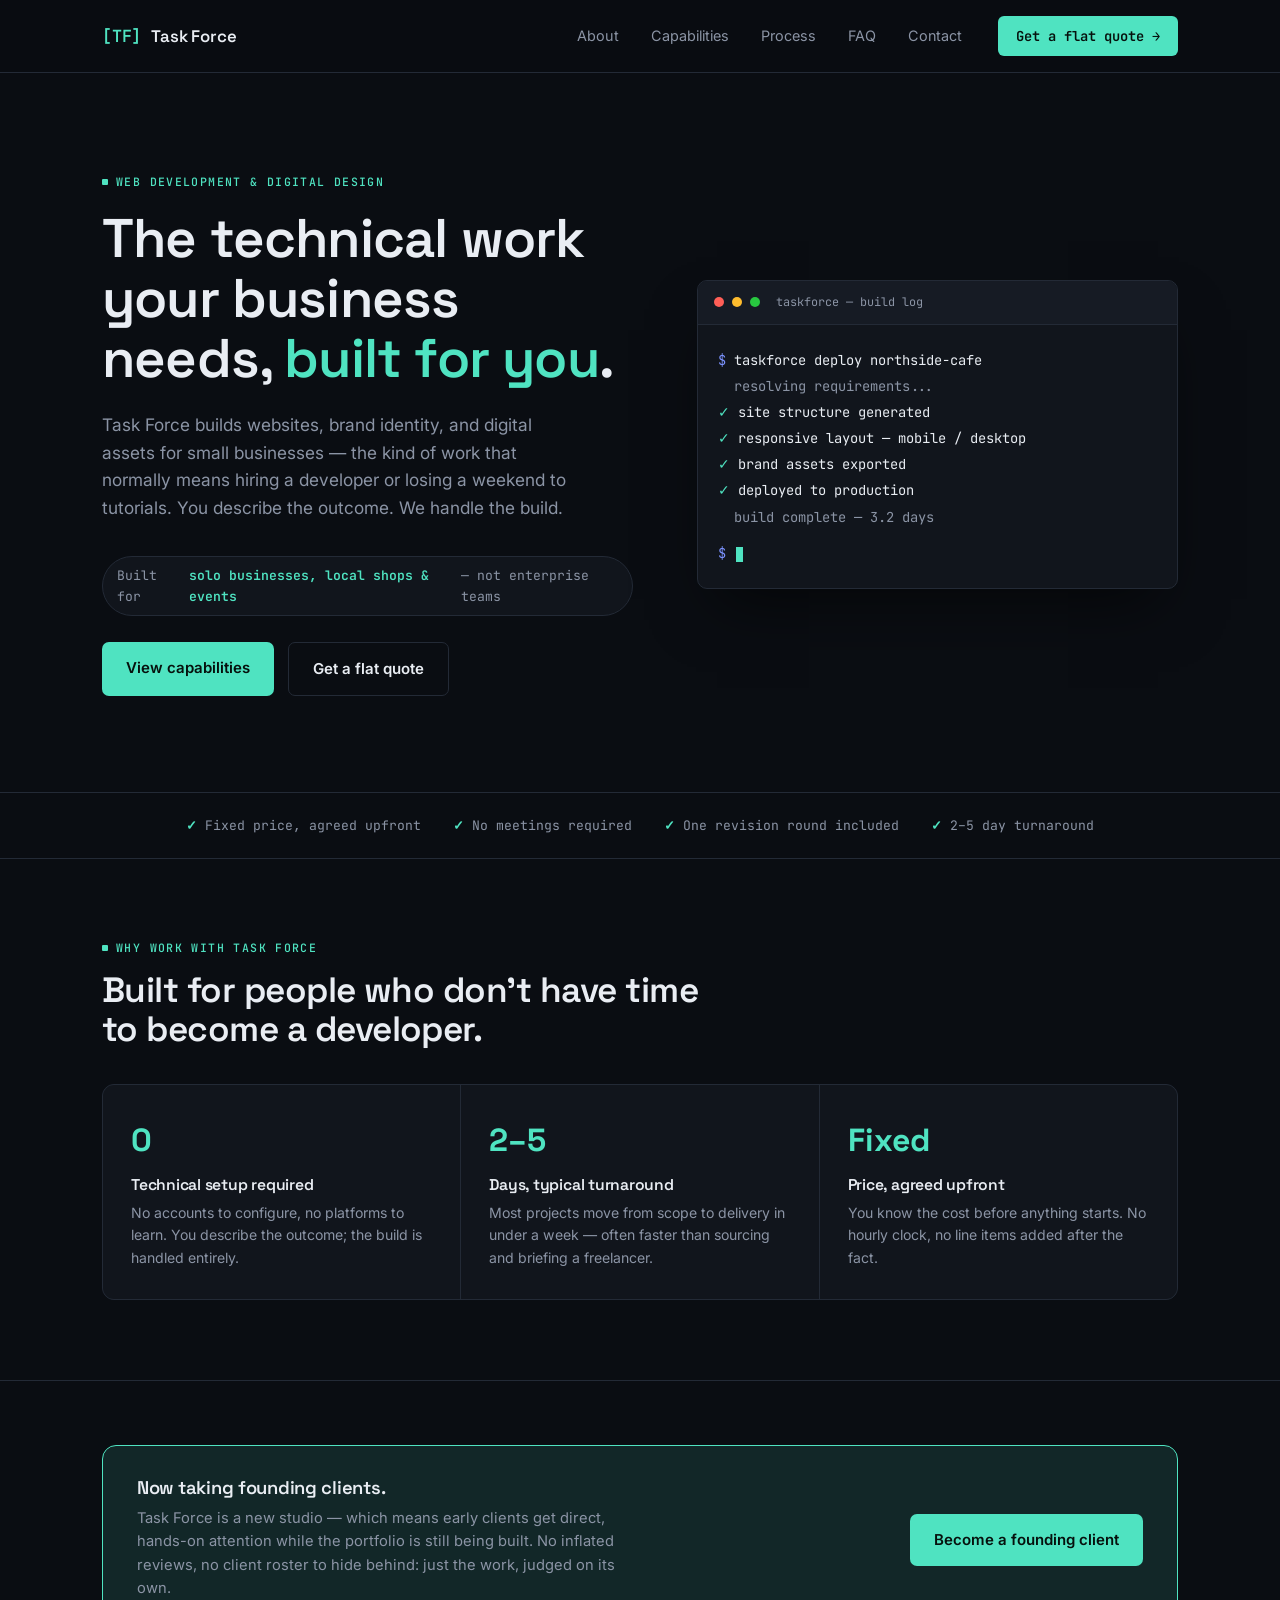
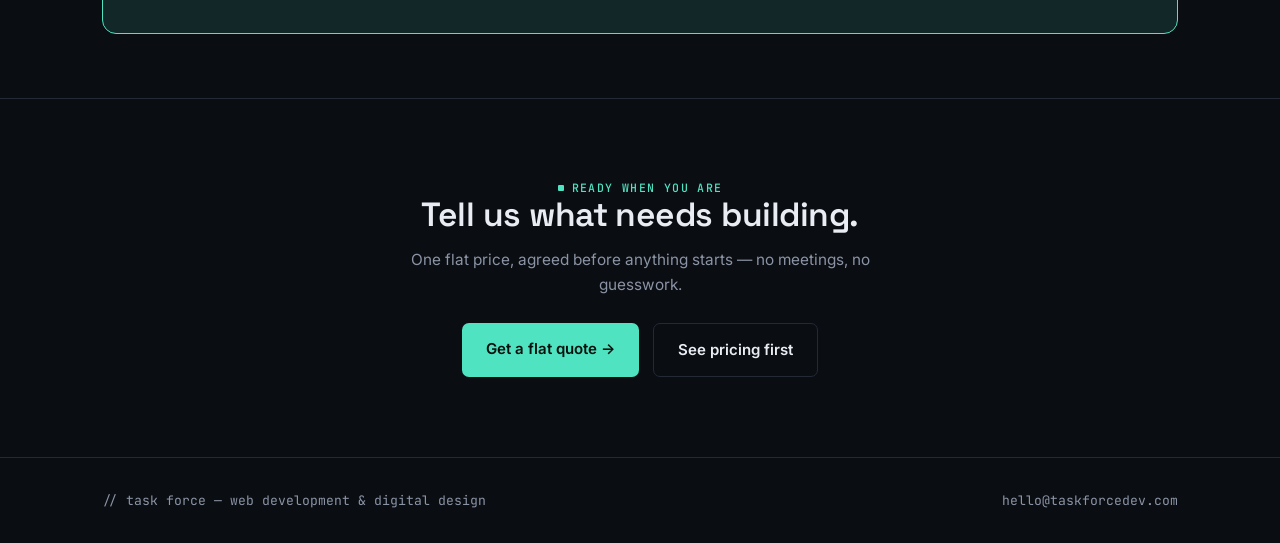
==== index.html @ d02bd52b "Add files via upload" ====
<!DOCTYPE html>
<html lang="en">
<head>
<meta charset="UTF-8">
<meta name="viewport" content="width=device-width, initial-scale=1.0">
<title>Task Force — Web Development & Digital Design</title>
<link rel="preconnect" href="https://fonts.googleapis.com">
<link href="https://fonts.googleapis.com/css2?family=Space+Grotesk:wght@500;600;700&family=Inter:wght@400;500;600;700&family=JetBrains+Mono:wght@400;500;600;700&display=swap" rel="stylesheet">
<link rel="stylesheet" href="style.css">
</head>
<body>

<header>
  <nav class="wrap">
    <a href="index.html" class="brand"><span class="brand-mark">[TF]</span> Task Force</a>
    <div class="nav-links-desktop">
      <ul>
        <li><a href="about.html" class="nav-link" data-page="about">About</a></li>
        <li><a href="capabilities.html" class="nav-link" data-page="capabilities">Capabilities</a></li>
        <li><a href="process.html" class="nav-link" data-page="process">Process</a></li>
        <li><a href="faq.html" class="nav-link" data-page="faq">FAQ</a></li>
        <li><a href="contact.html" class="nav-link" data-page="contact">Contact</a></li>
      </ul>
      <a href="contact.html" class="nav-cta">Get a flat quote →</a>
    </div>
    <button class="nav-toggle" id="navToggle" aria-label="Toggle menu" aria-expanded="false">
      <span></span><span></span><span></span>
    </button>
  </nav>
  <div class="mobile-menu" id="mobileMenu">
    <a href="about.html" class="nav-link" data-page="about">About</a>
    <a href="capabilities.html" class="nav-link" data-page="capabilities">Capabilities</a>
    <a href="process.html" class="nav-link" data-page="process">Process</a>
    <a href="faq.html" class="nav-link" data-page="faq">FAQ</a>
    <a href="contact.html" class="nav-link" data-page="contact">Contact</a>
    <a href="contact.html" class="nav-cta">Get a flat quote →</a>
  </div>
</header>

<section class="hero" id="top">
  <div class="wrap hero-grid">
    <div>
      <span class="eyebrow">Web development & digital design</span>
      <h1>The technical work your business needs, <em>built for you</em>.</h1>
      <p class="lead">Task Force builds websites, brand identity, and digital assets for small businesses — the kind of work that normally means hiring a developer or losing a weekend to tutorials. You describe the outcome. We handle the build.</p>
      <span class="who-line">Built for <b>solo businesses, local shops & events</b> — not enterprise teams</span>
      <div class="hero-ctas">
        <a href="capabilities.html" class="btn-primary">View capabilities</a>
        <a href="contact.html" class="btn-secondary">Get a flat quote</a>
      </div>
    </div>
    <div class="terminal">
      <div class="terminal-bar">
        <span class="dot red"></span><span class="dot yellow"></span><span class="dot green"></span>
        <span class="terminal-title">taskforce — build log</span>
      </div>
      <div class="terminal-body">
        <div><span class="t-prompt">$</span> <span class="t-cmd">taskforce deploy northside-cafe</span></div>
        <div class="t-muted">&nbsp;&nbsp;resolving requirements...</div>
        <div><span class="t-ok">✓</span> site structure generated</div>
        <div><span class="t-ok">✓</span> responsive layout — mobile / desktop</div>
        <div><span class="t-ok">✓</span> brand assets exported</div>
        <div><span class="t-ok">✓</span> deployed to production</div>
        <div class="t-muted">&nbsp;&nbsp;build complete — 3.2 days</div>
        <div style="margin-top:10px;"><span class="t-prompt">$</span> <span class="cursor"></span></div>
      </div>
    </div>
  </div>
</section>

<div class="trust-bar">
  <div class="wrap">
    <span class="trust-item">Fixed price, agreed upfront</span>
    <span class="trust-item">No meetings required</span>
    <span class="trust-item">One revision round included</span>
    <span class="trust-item">2–5 day turnaround</span>
  </div>
</div>

<section class="value">
  <div class="wrap">
    <span class="eyebrow">Why work with Task Force</span>
    <h2 style="font-size:clamp(1.7rem,3vw,2.2rem); margin:14px 0 36px; max-width:600px;">Built for people who don't have time to become a developer.</h2>
    <div class="value-grid">
      <div class="value-item">
        <span class="num">0</span>
        <h3>Technical setup required</h3>
        <p>No accounts to configure, no platforms to learn. You describe the outcome; the build is handled entirely.</p>
      </div>
      <div class="value-item">
        <span class="num">2–5</span>
        <h3>Days, typical turnaround</h3>
        <p>Most projects move from scope to delivery in under a week — often faster than sourcing and briefing a freelancer.</p>
      </div>
      <div class="value-item">
        <span class="num">Fixed</span>
        <h3>Price, agreed upfront</h3>
        <p>You know the cost before anything starts. No hourly clock, no line items added after the fact.</p>
      </div>
    </div>
  </div>
</section>

<section class="founding">
  <div class="wrap">
    <div class="founding-box">
      <div>
        <h3>Now taking founding clients.</h3>
        <p>Task Force is a new studio — which means early clients get direct, hands-on attention while the portfolio is still being built. No inflated reviews, no client roster to hide behind: just the work, judged on its own.</p>
      </div>
      <a href="contact.html" class="btn-primary">Become a founding client</a>
    </div>
  </div>
</section>

<section class="cta-banner">
  <div class="wrap">
    <span class="eyebrow" style="justify-content:center;">Ready when you are</span>
    <h2>Tell us what needs building.</h2>
    <p>One flat price, agreed before anything starts — no meetings, no guesswork.</p>
    <div class="hero-ctas">
      <a href="contact.html" class="btn-primary">Get a flat quote →</a>
      <a href="capabilities.html" class="btn-secondary">See pricing first</a>
    </div>
  </div>
</section>

<footer>
  <div class="wrap">
    <p>// task force — web development & digital design</p>
    <p>hello@taskforcedev.com</p>
  </div>
</footer>


<script src="script.js"></script>
</body>
</html>
---- style.css ----
:root{
    --bg: #0A0D12;
    --surface: #11151C;
    --surface-2: #161B24;
    --border: #232A36;
    --text: #E9EDF3;
    --muted: #8B94A5;
    --accent: #4FE3C1;
    --accent-dim: rgba(79,227,193,0.12);
    --accent2: #7C93FF;
  }

  *{ margin:0; padding:0; box-sizing:border-box; }
  html{ scroll-behavior:smooth; }

  body{
    background:var(--bg);
    color:var(--text);
    font-family:'Inter', sans-serif;
    line-height:1.6;
    -webkit-font-smoothing:antialiased;
  }

  h1,h2,h3{
    font-family:'Space Grotesk', sans-serif;
    line-height:1.1;
    letter-spacing:-0.015em;
    font-weight:600;
  }

  a{ color:inherit; }

  .mono{ font-family:'JetBrains Mono', monospace; }

  .eyebrow{
    font-family:'JetBrains Mono', monospace;
    font-size:0.72rem;
    font-weight:500;
    letter-spacing:0.12em;
    text-transform:uppercase;
    color:var(--accent);
    display:flex;
    align-items:center;
    gap:8px;
  }
  .eyebrow::before{
    content:"";
    width:6px; height:6px;
    background:var(--accent);
    border-radius:1px;
    display:inline-block;
  }

  .wrap{ max-width:1140px; margin:0 auto; padding:0 32px; }

  /* ---------- NAV ---------- */
  header{
    position:sticky; top:0; z-index:50;
    background:rgba(10,13,18,0.88);
    backdrop-filter:blur(10px);
    border-bottom:1px solid var(--border);
  }
  nav.wrap{
    display:flex; align-items:center; justify-content:space-between;
    height:72px;
  }
  .brand{
    display:flex; align-items:center; gap:10px;
    font-family:'Space Grotesk', sans-serif;
    font-weight:600;
    font-size:1.05rem;
    text-decoration:none;
    letter-spacing:-0.01em;
  }
  .brand-mark{
    font-family:'JetBrains Mono', monospace;
    color:var(--accent);
    font-weight:600;
  }
  .nav-links-desktop{ display:flex; align-items:center; gap:36px; }
  nav ul{ list-style:none; display:flex; gap:32px; font-size:0.9rem; }
  nav ul a{ text-decoration:none; color:var(--muted); transition:color .15s; }
  nav ul a:hover{ color:var(--text); }
  .nav-link-active{ color:var(--accent) !important; }
  .mobile-menu a.nav-link-active{ color:var(--accent); }
  .nav-cta{
    background:var(--accent);
    color:#06110D !important;
    padding:9px 18px;
    border-radius:6px;
    font-weight:600;
    font-size:0.86rem;
    text-decoration:none;
    white-space:nowrap;
    font-family:'JetBrains Mono', monospace;
  }
  .nav-toggle{
    display:none;
    background:none; border:1px solid var(--border);
    border-radius:6px;
    width:40px; height:40px;
    align-items:center; justify-content:center;
    cursor:pointer;
    flex-direction:column;
    gap:4px;
  }
  .nav-toggle span{
    display:block; width:18px; height:2px;
    background:var(--text);
    transition:transform .2s, opacity .2s;
  }
  .nav-toggle.open span:nth-child(1){ transform:translateY(6px) rotate(45deg); }
  .nav-toggle.open span:nth-child(2){ opacity:0; }
  .nav-toggle.open span:nth-child(3){ transform:translateY(-6px) rotate(-45deg); }

  .mobile-menu{
    display:none;
    flex-direction:column;
    border-bottom:1px solid var(--border);
    background:var(--surface);
  }
  .mobile-menu.open{ display:flex; }
  .mobile-menu a{
    padding:16px 32px;
    text-decoration:none;
    color:var(--text);
    font-size:0.96rem;
    border-top:1px solid var(--border);
  }
  .mobile-menu a.nav-cta{
    color:#06110D !important;
    font-family:'JetBrains Mono', monospace;
    font-weight:600;
    background:var(--accent);
    margin:14px 32px;
    border-radius:6px;
    border-top:none;
    text-align:center;
  }

  @media (max-width:820px){
    .nav-links-desktop{ display:none; }
    .nav-toggle{ display:flex; }
  }

  /* ---------- HERO ---------- */
  .hero{ padding:100px 0 96px; border-bottom:1px solid var(--border); }
  .hero-grid{
    display:grid;
    grid-template-columns:1.05fr 0.95fr;
    gap:64px;
    align-items:center;
  }
  @media (max-width:900px){ .hero-grid{ grid-template-columns:1fr; } }

  .hero h1{
    font-size:clamp(2.3rem, 4.4vw, 3.4rem);
    margin:18px 0 22px;
    color:var(--text);
  }
  .hero h1 em{ font-style:normal; color:var(--accent); }
  .hero p.lead{
    font-size:1.08rem;
    color:var(--muted);
    max-width:480px;
    margin-bottom:34px;
  }
  .hero-ctas{ display:flex; gap:14px; flex-wrap:wrap; }
  .btn-primary{
    background:var(--accent);
    color:#06110D;
    text-decoration:none;
    padding:14px 24px;
    border-radius:7px;
    font-weight:600;
    font-size:0.94rem;
    display:inline-block;
    transition:opacity .15s;
  }
  .btn-primary:hover{ opacity:0.88; }
  .btn-secondary{
    background:transparent;
    color:var(--text);
    text-decoration:none;
    padding:14px 24px;
    border-radius:7px;
    border:1px solid var(--border);
    font-weight:600;
    font-size:0.94rem;
    display:inline-block;
    transition:border-color .15s;
  }
  .btn-secondary:hover{ border-color:var(--accent); }

  /* Terminal signature element */
  .terminal{
    background:var(--surface);
    border:1px solid var(--border);
    border-radius:10px;
    overflow:hidden;
    box-shadow:0 30px 60px -20px rgba(0,0,0,0.6);
  }
  .terminal-bar{
    display:flex; align-items:center; gap:8px;
    padding:12px 16px;
    border-bottom:1px solid var(--border);
    background:var(--surface-2);
  }
  .dot{ width:10px; height:10px; border-radius:50%; }
  .dot.red{ background:#FF5F57; }
  .dot.yellow{ background:#FEBC2E; }
  .dot.green{ background:#28C840; }
  .terminal-title{
    margin-left:8px;
    font-family:'JetBrains Mono', monospace;
    font-size:0.74rem;
    color:var(--muted);
  }
  .terminal-body{
    padding:22px 20px;
    font-family:'JetBrains Mono', monospace;
    font-size:0.86rem;
    line-height:1.9;
    min-height:230px;
  }
  .t-prompt{ color:var(--accent2); }
  .t-cmd{ color:var(--text); }
  .t-ok{ color:var(--accent); }
  .t-muted{ color:var(--muted); }
  .cursor{
    display:inline-block;
    width:7px; height:15px;
    background:var(--accent);
    margin-left:2px;
    animation:blink 1s steps(1) infinite;
    vertical-align:text-bottom;
  }
  @keyframes blink{ 50%{ opacity:0; } }

  /* ---------- PROCESS ---------- */
  .how{ padding:96px 0; border-bottom:1px solid var(--border); }
  .how-head{ max-width:580px; margin-bottom:52px; }
  .how-head h2{ font-size:clamp(1.7rem,3vw,2.2rem); margin-top:14px; }
  .steps{ display:grid; grid-template-columns:repeat(3,1fr); gap:1px; background:var(--border); border:1px solid var(--border); border-radius:12px; overflow:hidden; }
  @media (max-width:800px){ .steps{ grid-template-columns:1fr; } }
  .step{ padding:30px 26px; background:var(--surface); }
  .step-num{
    font-family:'JetBrains Mono', monospace;
    color:var(--accent);
    font-size:0.8rem;
    margin-bottom:16px;
    display:block;
  }
  .step h3{ font-size:1.08rem; margin-bottom:9px; font-weight:600; }
  .step p{ color:var(--muted); font-size:0.92rem; }

  /* ---------- CAPABILITIES ---------- */
  .services{ padding:96px 0; border-bottom:1px solid var(--border); }
  .services-head{
    display:flex; justify-content:space-between; align-items:flex-end;
    margin-bottom:44px; gap:24px; flex-wrap:wrap;
  }
  .services-head h2{ font-size:clamp(1.7rem,3vw,2.2rem); margin-top:14px; }
  .services-head p{ color:var(--muted); max-width:400px; font-size:0.94rem; }

  .service-grid{
    display:grid;
    grid-template-columns:repeat(3,1fr);
    gap:1px;
    background:var(--border);
    border:1px solid var(--border);
    border-radius:12px;
    overflow:hidden;
  }
  @media (max-width:900px){ .service-grid{ grid-template-columns:1fr; } }

  .tier-block{
    border:1px solid var(--border);
    border-radius:12px;
    padding:30px 28px;
    margin-bottom:20px;
    background:var(--surface);
  }
  .tier-heading{ font-size:1.2rem; margin:10px 0 6px; font-weight:600; }
  .tier-sub{ color:var(--muted); font-size:0.92rem; margin-bottom:22px; max-width:520px; }
  .tier-grid{
    display:grid;
    grid-template-columns:repeat(3,1fr);
    gap:1px;
    background:var(--border);
    border:1px solid var(--border);
    border-radius:10px;
    overflow:hidden;
  }
  @media (max-width:760px){ .tier-grid{ grid-template-columns:1fr; } }
  .tier{ background:var(--surface-2); padding:22px 20px; cursor:pointer; transition:background .15s, transform .15s; }
  .tier:hover{ background:#1B222E; transform:translateY(-2px); }
  .tier:focus-visible{ outline:2px solid var(--accent); outline-offset:-2px; }

  .view-hint{
    display:inline-block;
    font-family:'JetBrains Mono', monospace;
    font-size:0.76rem;
    color:var(--accent);
    font-weight:600;
  }
  .tier-name{
    display:block;
    font-family:'JetBrains Mono', monospace;
    font-size:0.78rem;
    color:var(--accent);
    text-transform:uppercase;
    letter-spacing:0.06em;
    margin-bottom:8px;
  }
  .tier-price{
    display:block;
    font-family:'Space Grotesk', sans-serif;
    font-weight:700;
    font-size:1.7rem;
    margin-bottom:14px;
  }
  .tier ul{ list-style:none; font-size:0.85rem; color:var(--text); }
  .tier ul li{
    padding-left:18px;
    position:relative;
    margin-bottom:7px;
    color:var(--muted);
  }
  .tier ul li::before{
    content:"→";
    position:absolute; left:0;
    color:var(--accent);
  }

  .card{
    background:var(--surface);
    padding:30px 28px;
    transition:background .15s, transform .15s;
    cursor:pointer;
  }
  .card:hover{ background:var(--surface-2); transform:translateY(-2px); }
  .card:focus-visible{ outline:2px solid var(--accent); outline-offset:-2px; }
  .card.featured{
    grid-column:span 2;
    display:grid;
    grid-template-columns:1fr auto;
    gap:24px;
    align-items:start;
  }
  @media (max-width:900px){ .card.featured{ grid-column:span 1; grid-template-columns:1fr; } }

  .card-path{
    font-family:'JetBrains Mono', monospace;
    font-size:0.74rem;
    color:var(--muted);
    margin-bottom:14px;
    display:block;
  }
  .card-path span{ color:var(--accent); }
  .card h3{ font-size:1.2rem; margin-bottom:10px; font-weight:600; }
  .card p{ color:var(--muted); font-size:0.92rem; margin-bottom:16px; }
  .card ul{ list-style:none; font-size:0.87rem; }
  .card ul li{
    padding-left:20px;
    position:relative;
    margin-bottom:7px;
    color:var(--text);
  }
  .card ul li::before{
    content:"→";
    position:absolute; left:0;
    color:var(--accent);
  }
  .card-price{
    font-family:'JetBrains Mono', monospace;
    font-size:0.78rem;
    color:var(--muted);
    padding-top:14px;
    margin-top:16px;
    border-top:1px solid var(--border);
  }
  .card-price b{ color:var(--text); font-size:1rem; }

  .example-line{
    font-size:0.84rem;
    color:var(--text);
    font-style:italic;
    background:var(--accent-dim);
    border-left:2px solid var(--accent);
    padding:10px 12px;
    border-radius:4px;
    margin-bottom:16px;
  }
  .example-tag{
    font-family:'JetBrains Mono', monospace;
    font-style:normal;
    font-weight:600;
    color:var(--accent);
    margin-right:4px;
    text-transform:uppercase;
    font-size:0.72rem;
  }
  .featured .card-price{
    border-top:none;
    margin-top:0;
    padding-top:0;
    text-align:right;
    white-space:nowrap;
  }
  .featured .card-price b{ font-size:1.4rem; display:block; }

  /* ---------- VALUE STRIP ---------- */
  .value{ padding:80px 0; border-bottom:1px solid var(--border); }
  .value-grid{
    display:grid;
    grid-template-columns:repeat(3,1fr);
    gap:1px;
    background:var(--border);
    border:1px solid var(--border);
    border-radius:12px;
    overflow:hidden;
  }
  @media (max-width:800px){ .value-grid{ grid-template-columns:1fr; } }
  .value-item{ background:var(--surface); padding:30px 28px; }
  .value-item .num{
    font-family:'Space Grotesk', sans-serif;
    font-weight:700;
    font-size:2rem;
    color:var(--accent);
    margin-bottom:10px;
    display:block;
  }
  .value-item h3{ font-size:0.98rem; margin-bottom:8px; font-weight:600; }
  .value-item p{ color:var(--muted); font-size:0.88rem; }

  /* ---------- ORDER ---------- */
  .order{ padding:96px 0; }
  .order-grid{ display:grid; grid-template-columns:0.85fr 1.15fr; gap:60px; }
  @media (max-width:900px){ .order-grid{ grid-template-columns:1fr; } }
  .order-info h2{ font-size:clamp(1.7rem,3vw,2.2rem); margin:14px 0 18px; }
  .order-info p{ color:var(--muted); margin-bottom:26px; max-width:420px; font-size:0.95rem; }
  .contact-line{
    display:flex; align-items:center; gap:12px;
    font-family:'JetBrains Mono', monospace;
    font-size:0.88rem;
    padding:14px 0;
    border-top:1px solid var(--border);
    color:var(--muted);
  }
  .contact-line:last-child{ border-bottom:1px solid var(--border); }
  .contact-line b{ color:var(--text); font-weight:500; }

  form{
    background:var(--surface);
    border:1px solid var(--border);
    border-radius:12px;
    padding:32px;
  }
  .form-row{ margin-bottom:18px; }
  .form-row label{
    display:block;
    font-family:'JetBrains Mono', monospace;
    font-size:0.76rem;
    color:var(--muted);
    margin-bottom:8px;
    text-transform:uppercase;
    letter-spacing:0.04em;
  }
  .form-row input, .form-row select, .form-row textarea{
    width:100%;
    padding:12px 14px;
    border:1px solid var(--border);
    border-radius:7px;
    font-family:'Inter', sans-serif;
    font-size:0.94rem;
    background:var(--bg);
    color:var(--text);
  }
  .form-row textarea{ resize:vertical; min-height:90px; }
  .form-row input:focus, .form-row select:focus, .form-row textarea:focus{
    outline:1.5px solid var(--accent);
    outline-offset:1px;
  }
  .submit-btn{
    width:100%;
    background:var(--accent);
    color:#06110D;
    border:none;
    padding:14px;
    border-radius:7px;
    font-weight:700;
    font-size:0.94rem;
    font-family:'JetBrains Mono', monospace;
    cursor:pointer;
    transition:opacity .15s;
  }
  .submit-btn:hover{ opacity:0.88; }
  .form-note{ font-size:0.78rem; color:var(--muted); margin-top:12px; text-align:center; }

  .confirm-box{
    background:var(--surface);
    border:1px solid var(--accent);
    border-radius:12px;
    padding:26px;
    margin-top:20px;
  }
  .confirm-title{
    font-family:'Space Grotesk', sans-serif;
    font-weight:600;
    color:var(--accent);
    font-size:1.05rem;
    margin-bottom:8px;
  }
  .confirm-sub{ color:var(--muted); font-size:0.86rem; margin-bottom:14px; }
  .confirm-textarea{
    width:100%;
    min-height:130px;
    background:var(--bg);
    border:1px solid var(--border);
    border-radius:7px;
    color:var(--text);
    font-family:'JetBrains Mono', monospace;
    font-size:0.8rem;
    padding:12px;
    margin-bottom:14px;
    resize:vertical;
  }
  .confirm-actions{ display:flex; gap:12px; flex-wrap:wrap; }
  .confirm-actions .btn-primary, .confirm-actions .btn-secondary{
    flex:1;
    min-width:160px;
    text-align:center;
    cursor:pointer;
    font-family:'Inter', sans-serif;
  }

  /* ---------- PRODUCT MODAL ---------- */
  .modal-overlay{
    position:fixed; inset:0;
    background:rgba(6,8,12,0.72);
    backdrop-filter:blur(3px);
    display:none;
    align-items:center; justify-content:center;
    z-index:100;
    padding:24px;
  }
  .modal-overlay.open{ display:flex; }
  .modal-box{
    background:var(--surface);
    border:1px solid var(--border);
    border-radius:14px;
    max-width:560px;
    width:100%;
    max-height:88vh;
    overflow-y:auto;
    box-shadow:0 40px 80px -20px rgba(0,0,0,0.7);
  }
  .modal-image-wrap{
    background:var(--bg);
    border-bottom:1px solid var(--border);
    border-radius:14px 14px 0 0;
    overflow:hidden;
    line-height:0;
  }
  .modal-image-wrap svg{ width:100%; height:auto; display:block; }
  .modal-body{ padding:28px 30px 30px; position:relative; }
  .modal-close{
    position:absolute;
    top:16px; right:16px;
    width:32px; height:32px;
    border-radius:50%;
    background:var(--surface-2);
    border:1px solid var(--border);
    color:var(--text);
    font-size:1rem;
    cursor:pointer;
    display:flex; align-items:center; justify-content:center;
    z-index:5;
  }
  .modal-image-wrap{ position:relative; }
  .modal-eyebrow{
    font-family:'JetBrains Mono', monospace;
    font-size:0.72rem;
    color:var(--accent);
    text-transform:uppercase;
    letter-spacing:0.1em;
    margin-bottom:8px;
    display:block;
  }
  .modal-title{ font-size:1.4rem; margin-bottom:6px; }
  .modal-price{
    font-family:'JetBrains Mono', monospace;
    color:var(--muted);
    font-size:0.9rem;
    margin-bottom:18px;
  }
  .modal-price b{ color:var(--accent); font-size:1.1rem; }
  .modal-desc{ color:var(--muted); font-size:0.95rem; margin-bottom:18px; }
  .modal-features{ list-style:none; margin-bottom:24px; }
  .modal-features li{
    padding-left:20px;
    position:relative;
    margin-bottom:8px;
    font-size:0.92rem;
    color:var(--text);
  }
  .modal-features li::before{ content:"→"; position:absolute; left:0; color:var(--accent); }
  .modal-order-btn{
    display:block;
    width:100%;
    text-align:center;
    background:var(--accent);
    color:#06110D;
    text-decoration:none;
    padding:14px;
    border-radius:8px;
    font-weight:700;
    font-family:'JetBrains Mono', monospace;
    font-size:0.94rem;
    border:none;
    cursor:pointer;
  }
  footer{ border-top:1px solid var(--border); padding:32px 0; }
  footer .wrap{ display:flex; justify-content:space-between; align-items:center; flex-wrap:wrap; gap:12px; }
  footer p{ font-size:0.82rem; color:var(--muted); font-family:'JetBrains Mono', monospace; }

  /* ---------- WHO-LINE (hero) ---------- */
  .who-line{
    display:inline-flex;
    align-items:center;
    gap:8px;
    font-family:'JetBrains Mono', monospace;
    font-size:0.82rem;
    color:var(--muted);
    background:var(--surface);
    border:1px solid var(--border);
    padding:8px 14px;
    border-radius:999px;
    margin-bottom:26px;
  }
  .who-line b{ color:var(--accent); font-weight:600; }

  /* ---------- TRUST BAR ---------- */
  .trust-bar{
    border-bottom:1px solid var(--border);
    padding:22px 0;
  }
  .trust-bar .wrap{
    display:flex;
    flex-wrap:wrap;
    gap:16px 32px;
    justify-content:center;
  }
  .trust-item{
    display:flex;
    align-items:center;
    gap:8px;
    font-family:'JetBrains Mono', monospace;
    font-size:0.82rem;
    color:var(--muted);
  }
  .trust-item::before{
    content:"✓";
    color:var(--accent);
    font-weight:700;
  }

  /* ---------- FOUNDING CLIENT BLOCK (honest substitute for testimonials) ---------- */
  .founding{
    padding:64px 0;
    border-bottom:1px solid var(--border);
  }
  .founding-box{
    border:1px solid var(--accent);
    background:var(--accent-dim);
    border-radius:14px;
    padding:32px 34px;
    display:flex;
    justify-content:space-between;
    align-items:center;
    gap:24px;
    flex-wrap:wrap;
  }
  .founding-box h3{ font-size:1.15rem; margin-bottom:8px; }
  .founding-box p{ color:var(--muted); font-size:0.92rem; max-width:480px; }
  .founding-box .btn-primary{ white-space:nowrap; }

  /* ---------- REUSABLE BOTTOM CTA BANNER ---------- */
  .cta-banner{
    padding:80px 0;
    text-align:center;
  }
  .cta-banner h2{ font-size:clamp(1.6rem,3vw,2.1rem); margin-bottom:14px; }
  .cta-banner p{ color:var(--muted); font-size:0.96rem; margin-bottom:26px; max-width:480px; margin-left:auto; margin-right:auto; }
  .cta-banner .hero-ctas{ justify-content:center; }

  @media (prefers-reduced-motion: reduce){
    *{ transition:none !important; scroll-behavior:auto !important; animation:none !important; }
  }
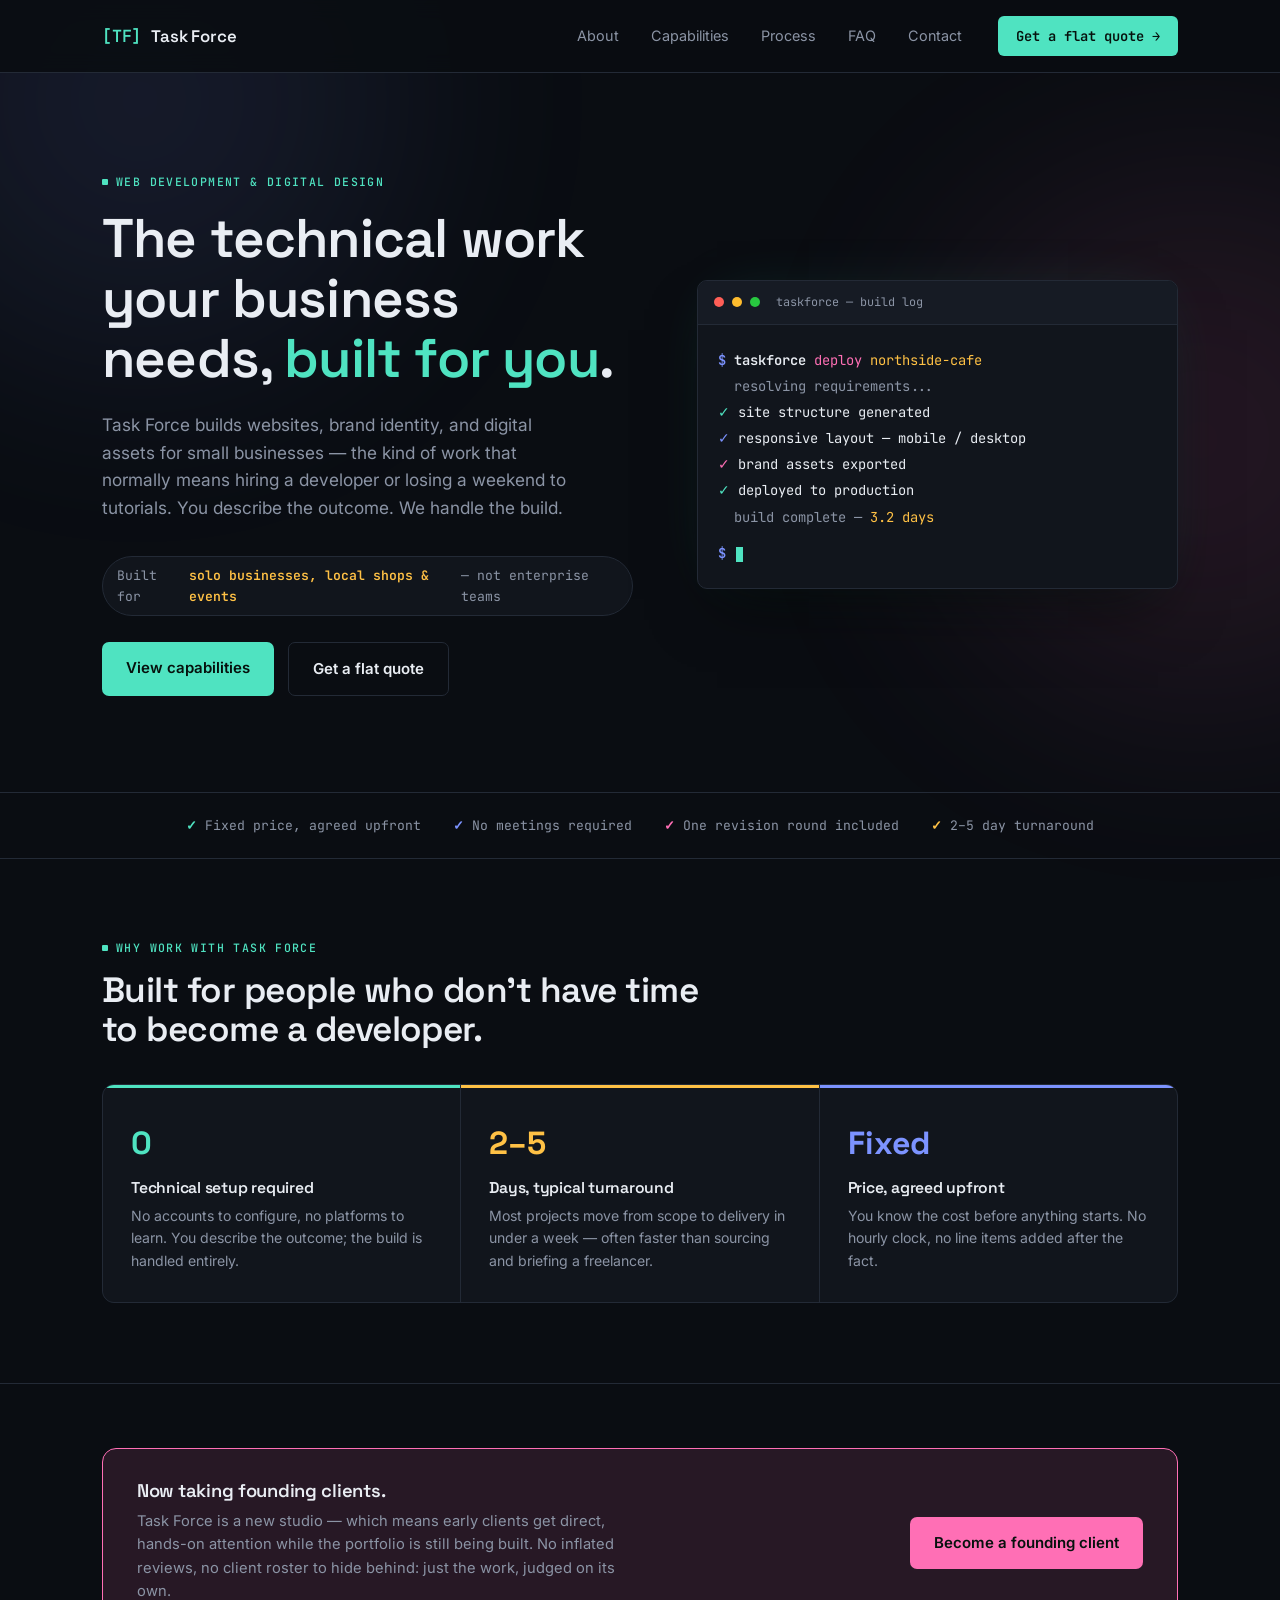
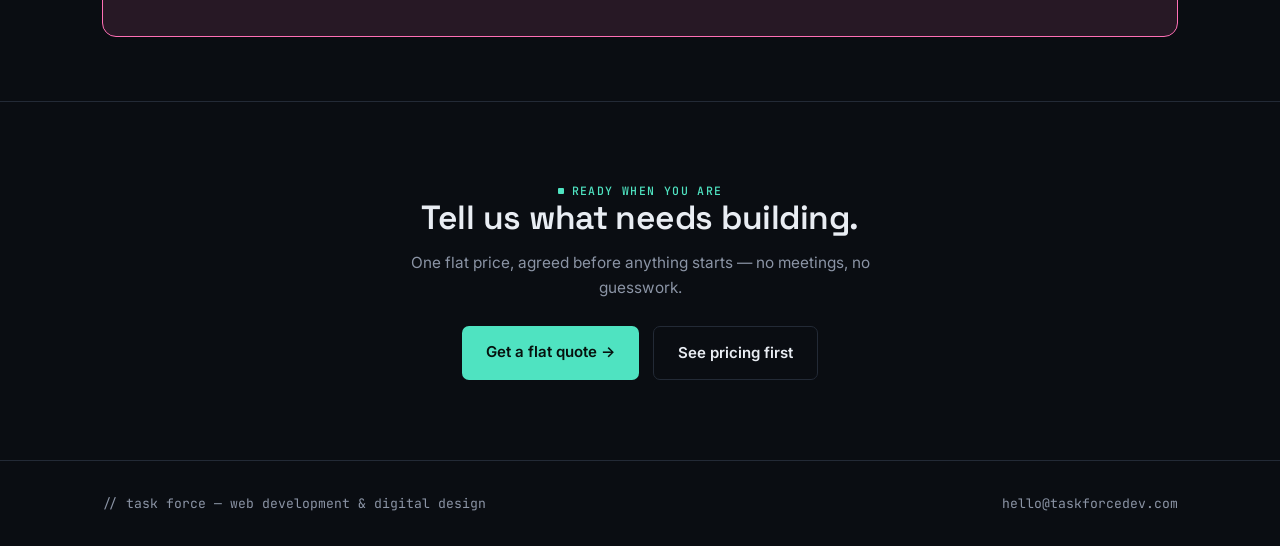
==== commit 0e1f444a: "Add files via upload" ====
--- a/index.html
+++ b/index.html
@@ -55,13 +55,13 @@
         <span class="terminal-title">taskforce — build log</span>
       </div>
       <div class="terminal-body">
-        <div><span class="t-prompt">$</span> <span class="t-cmd">taskforce deploy northside-cafe</span></div>
+        <div><span class="t-prompt">$</span> <span class="t-cmd">taskforce</span> <span class="t-flag">deploy</span> <span class="t-str">northside-cafe</span></div>
         <div class="t-muted">&nbsp;&nbsp;resolving requirements...</div>
         <div><span class="t-ok">✓</span> site structure generated</div>
-        <div><span class="t-ok">✓</span> responsive layout — mobile / desktop</div>
-        <div><span class="t-ok">✓</span> brand assets exported</div>
+        <div><span class="t-ok2">✓</span> responsive layout — mobile / desktop</div>
+        <div><span class="t-ok3">✓</span> brand assets exported</div>
         <div><span class="t-ok">✓</span> deployed to production</div>
-        <div class="t-muted">&nbsp;&nbsp;build complete — 3.2 days</div>
+        <div class="t-muted">&nbsp;&nbsp;build complete — <span class="t-str">3.2 days</span></div>
         <div style="margin-top:10px;"><span class="t-prompt">$</span> <span class="cursor"></span></div>
       </div>
     </div>
--- a/style.css
+++ b/style.css
@@ -8,10 +8,42 @@
     --accent: #4FE3C1;
     --accent-dim: rgba(79,227,193,0.12);
     --accent2: #7C93FF;
+    --accent3: #FF6FB5;
+    --accent3-dim: rgba(255,111,181,0.12);
+    --accent4: #FFC145;
+    --accent4-dim: rgba(255,193,69,0.12);
   }
 
   *{ margin:0; padding:0; box-sizing:border-box; }
   html{ scroll-behavior:smooth; }
+
+  body{
+    position:relative;
+  }
+
+  /* Ambient color glows — subtle, techy, not neon-overload */
+  body::before, body::after{
+    content:"";
+    position:fixed;
+    width:520px; height:520px;
+    border-radius:50%;
+    filter:blur(120px);
+    opacity:0.10;
+    pointer-events:none;
+    z-index:0;
+  }
+  body::before{
+    top:-160px; left:-120px;
+    background:var(--accent2);
+  }
+  body::after{
+    top:20%; right:-180px;
+    background:var(--accent3);
+  }
+  header, .hero, .how, .services, .value, .founding, .cta-banner, .order, footer, .trust-bar{
+    position:relative;
+    z-index:1;
+  }
 
   body{
     background:var(--bg);
@@ -198,7 +230,7 @@
     border:1px solid var(--border);
     border-radius:10px;
     overflow:hidden;
-    box-shadow:0 30px 60px -20px rgba(0,0,0,0.6);
+    box-shadow:0 30px 60px -20px rgba(0,0,0,0.6), 0 0 60px -20px rgba(79,227,193,0.15);
   }
   .terminal-bar{
     display:flex; align-items:center; gap:8px;
@@ -223,9 +255,13 @@
     line-height:1.9;
     min-height:230px;
   }
-  .t-prompt{ color:var(--accent2); }
-  .t-cmd{ color:var(--text); }
+  .t-prompt{ color:var(--accent2); font-weight:600; }
+  .t-cmd{ color:var(--text); font-weight:600; }
+  .t-flag{ color:var(--accent3); }
+  .t-str{ color:var(--accent4); }
   .t-ok{ color:var(--accent); }
+  .t-ok2{ color:var(--accent2); }
+  .t-ok3{ color:var(--accent3); }
   .t-muted{ color:var(--muted); }
   .cursor{
     display:inline-block;
@@ -243,7 +279,9 @@
   .how-head h2{ font-size:clamp(1.7rem,3vw,2.2rem); margin-top:14px; }
   .steps{ display:grid; grid-template-columns:repeat(3,1fr); gap:1px; background:var(--border); border:1px solid var(--border); border-radius:12px; overflow:hidden; }
   @media (max-width:800px){ .steps{ grid-template-columns:1fr; } }
-  .step{ padding:30px 26px; background:var(--surface); }
+  .step{ padding:30px 26px; background:var(--surface); border-top:3px solid var(--accent); }
+  .step:nth-child(2){ border-top-color:var(--accent2); }
+  .step:nth-child(3){ border-top-color:var(--accent3); }
   .step-num{
     font-family:'JetBrains Mono', monospace;
     color:var(--accent);
@@ -251,6 +289,8 @@
     margin-bottom:16px;
     display:block;
   }
+  .step:nth-child(2) .step-num{ color:var(--accent2); }
+  .step:nth-child(3) .step-num{ color:var(--accent3); }
   .step h3{ font-size:1.08rem; margin-bottom:9px; font-weight:600; }
   .step p{ color:var(--muted); font-size:0.92rem; }
 
@@ -293,9 +333,11 @@
     overflow:hidden;
   }
   @media (max-width:760px){ .tier-grid{ grid-template-columns:1fr; } }
-  .tier{ background:var(--surface-2); padding:22px 20px; cursor:pointer; transition:background .15s, transform .15s; }
+  .tier{ background:var(--surface-2); padding:22px 20px; cursor:pointer; transition:background .15s, transform .15s; border-top:3px solid var(--accent); }
   .tier:hover{ background:#1B222E; transform:translateY(-2px); }
   .tier:focus-visible{ outline:2px solid var(--accent); outline-offset:-2px; }
+  .tier.tier-standard{ border-top-color:var(--accent2); }
+  .tier.tier-pro{ border-top-color:var(--accent3); }
 
   .view-hint{
     display:inline-block;
@@ -313,6 +355,8 @@
     letter-spacing:0.06em;
     margin-bottom:8px;
   }
+  .tier.tier-standard .tier-name{ color:var(--accent2); }
+  .tier.tier-pro .tier-name{ color:var(--accent3); }
   .tier-price{
     display:block;
     font-family:'Space Grotesk', sans-serif;
@@ -338,6 +382,7 @@
     padding:30px 28px;
     transition:background .15s, transform .15s;
     cursor:pointer;
+    border-top:3px solid var(--accent);
   }
   .card:hover{ background:var(--surface-2); transform:translateY(-2px); }
   .card:focus-visible{ outline:2px solid var(--accent); outline-offset:-2px; }
@@ -349,6 +394,12 @@
     align-items:start;
   }
   @media (max-width:900px){ .card.featured{ grid-column:span 1; grid-template-columns:1fr; } }
+  .card.card-magenta{ border-top-color:var(--accent3); }
+  .card.card-blue{ border-top-color:var(--accent2); }
+  .card.card-amber{ border-top-color:var(--accent4); }
+  .card.card-magenta .card-path span{ color:var(--accent3); }
+  .card.card-blue .card-path span{ color:var(--accent2); }
+  .card.card-amber .card-path span{ color:var(--accent4); }
 
   .card-path{
     font-family:'JetBrains Mono', monospace;
@@ -401,6 +452,12 @@
     text-transform:uppercase;
     font-size:0.72rem;
   }
+  .tier.tier-standard .example-line, .card-blue .example-line{ background:rgba(124,147,255,0.12); border-left-color:var(--accent2); }
+  .tier.tier-standard .example-tag, .card-blue .example-tag{ color:var(--accent2); }
+  .tier.tier-pro .example-line, .card-magenta .example-line{ background:var(--accent3-dim); border-left-color:var(--accent3); }
+  .tier.tier-pro .example-tag, .card-magenta .example-tag{ color:var(--accent3); }
+  .card-amber .example-line{ background:var(--accent4-dim); border-left-color:var(--accent4); }
+  .card-amber .example-tag{ color:var(--accent4); }
   .featured .card-price{
     border-top:none;
     margin-top:0;
@@ -422,7 +479,9 @@
     overflow:hidden;
   }
   @media (max-width:800px){ .value-grid{ grid-template-columns:1fr; } }
-  .value-item{ background:var(--surface); padding:30px 28px; }
+  .value-item{ background:var(--surface); padding:30px 28px; border-top:3px solid var(--accent); }
+  .value-item:nth-child(2){ border-top-color:var(--accent4); }
+  .value-item:nth-child(3){ border-top-color:var(--accent2); }
   .value-item .num{
     font-family:'Space Grotesk', sans-serif;
     font-weight:700;
@@ -431,6 +490,8 @@
     margin-bottom:10px;
     display:block;
   }
+  .value-item:nth-child(2) .num{ color:var(--accent4); }
+  .value-item:nth-child(3) .num{ color:var(--accent2); }
   .value-item h3{ font-size:0.98rem; margin-bottom:8px; font-weight:600; }
   .value-item p{ color:var(--muted); font-size:0.88rem; }
 
@@ -456,6 +517,17 @@
     border:1px solid var(--border);
     border-radius:12px;
     padding:32px;
+  }
+  .gform-wrap{
+    background:#FFFFFF;
+    border:1px solid var(--border);
+    border-radius:12px;
+    overflow:hidden;
+  }
+  .gform-wrap iframe{
+    display:block;
+    width:100%;
+    border:none;
   }
   .form-row{ margin-bottom:18px; }
   .form-row label{
@@ -639,7 +711,7 @@
     border-radius:999px;
     margin-bottom:26px;
   }
-  .who-line b{ color:var(--accent); font-weight:600; }
+  .who-line b{ color:var(--accent4); font-weight:600; }
 
   /* ---------- TRUST BAR ---------- */
   .trust-bar{
@@ -665,6 +737,9 @@
     color:var(--accent);
     font-weight:700;
   }
+  .trust-item:nth-child(2)::before{ color:var(--accent2); }
+  .trust-item:nth-child(3)::before{ color:var(--accent3); }
+  .trust-item:nth-child(4)::before{ color:var(--accent4); }
 
   /* ---------- FOUNDING CLIENT BLOCK (honest substitute for testimonials) ---------- */
   .founding{
@@ -672,8 +747,8 @@
     border-bottom:1px solid var(--border);
   }
   .founding-box{
-    border:1px solid var(--accent);
-    background:var(--accent-dim);
+    border:1px solid var(--accent3);
+    background:var(--accent3-dim);
     border-radius:14px;
     padding:32px 34px;
     display:flex;
@@ -682,6 +757,7 @@
     gap:24px;
     flex-wrap:wrap;
   }
+  .founding-box .btn-primary{ background:var(--accent3); box-shadow:none; }
   .founding-box h3{ font-size:1.15rem; margin-bottom:8px; }
   .founding-box p{ color:var(--muted); font-size:0.92rem; max-width:480px; }
   .founding-box .btn-primary{ white-space:nowrap; }
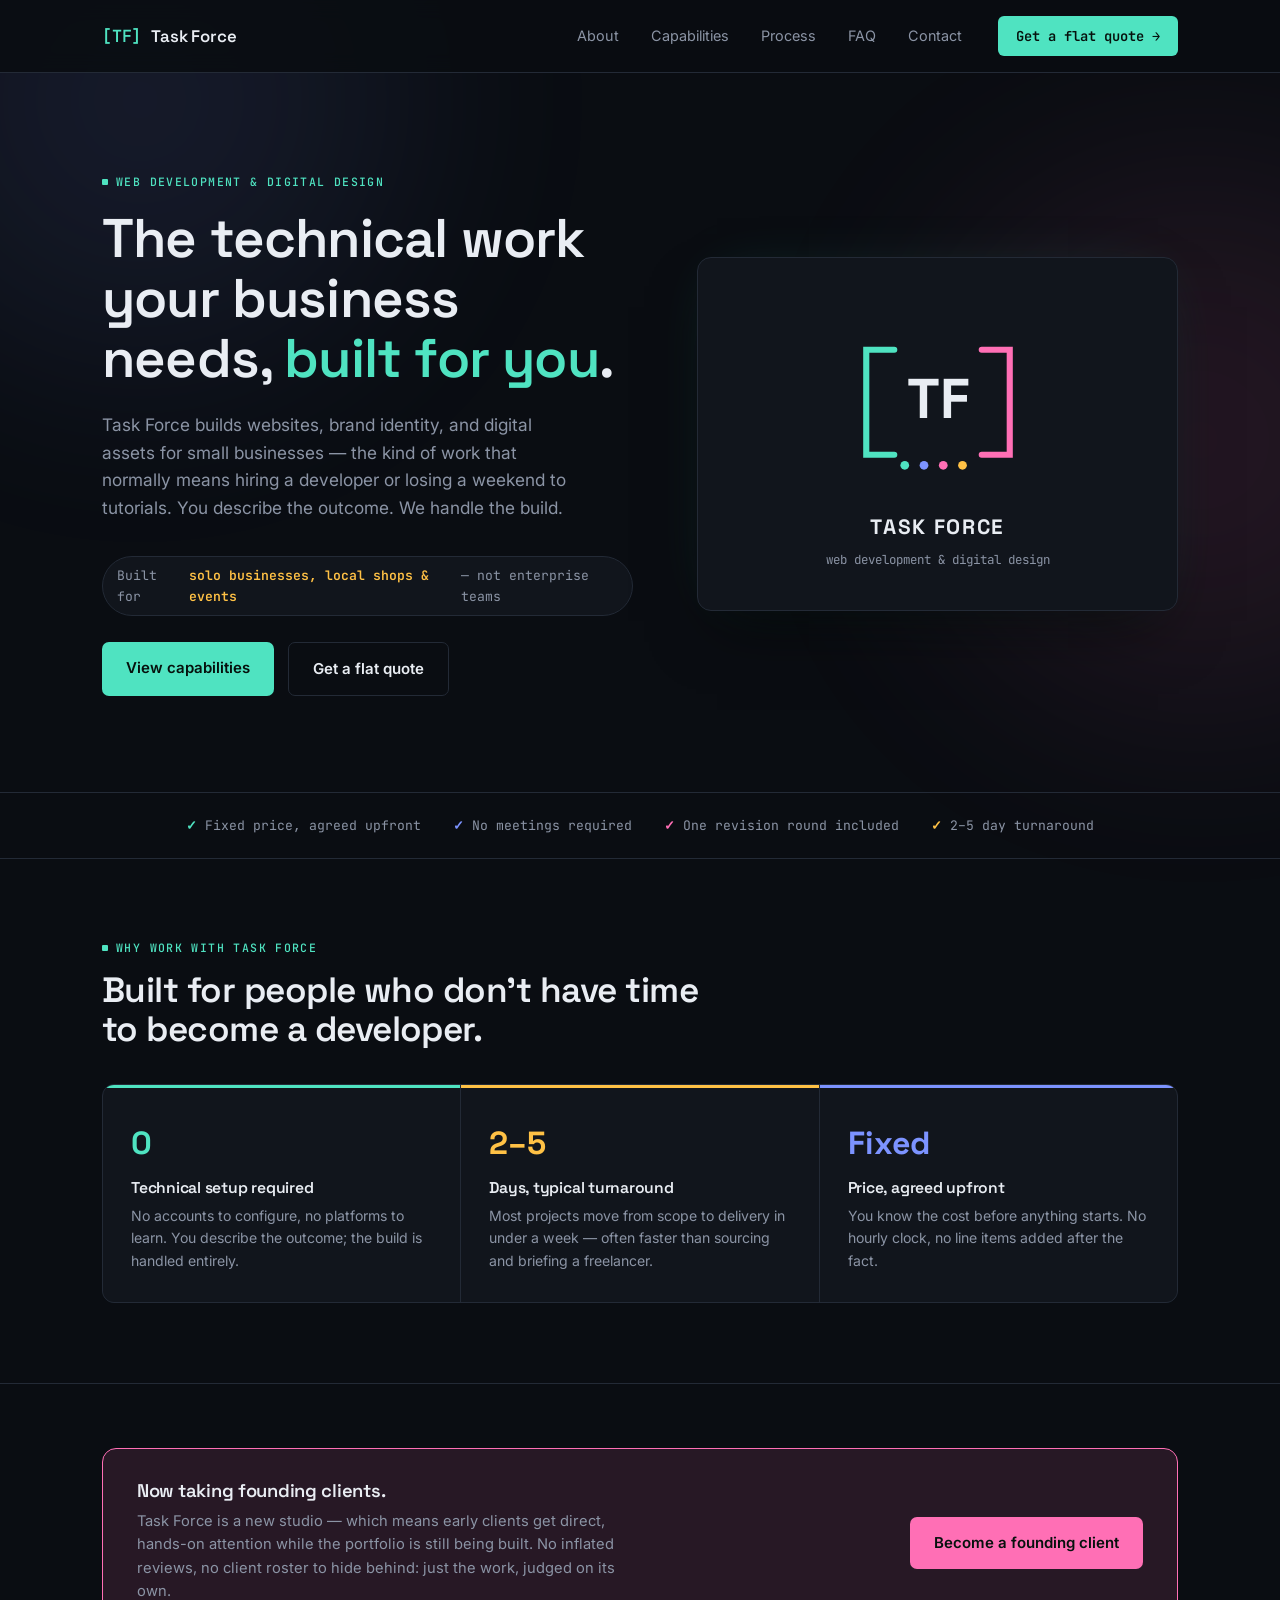
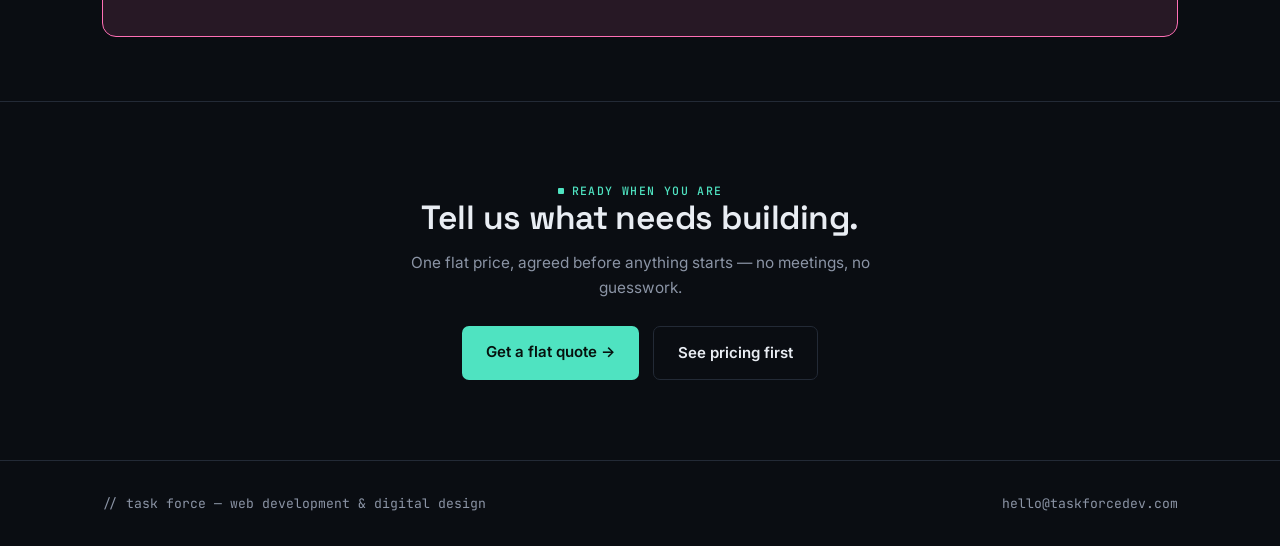
==== commit 9f868413: "Add files via upload" ====
--- a/index.html
+++ b/index.html
@@ -49,21 +49,18 @@
         <a href="contact.html" class="btn-secondary">Get a flat quote</a>
       </div>
     </div>
-    <div class="terminal">
-      <div class="terminal-bar">
-        <span class="dot red"></span><span class="dot yellow"></span><span class="dot green"></span>
-        <span class="terminal-title">taskforce — build log</span>
-      </div>
-      <div class="terminal-body">
-        <div><span class="t-prompt">$</span> <span class="t-cmd">taskforce</span> <span class="t-flag">deploy</span> <span class="t-str">northside-cafe</span></div>
-        <div class="t-muted">&nbsp;&nbsp;resolving requirements...</div>
-        <div><span class="t-ok">✓</span> site structure generated</div>
-        <div><span class="t-ok2">✓</span> responsive layout — mobile / desktop</div>
-        <div><span class="t-ok3">✓</span> brand assets exported</div>
-        <div><span class="t-ok">✓</span> deployed to production</div>
-        <div class="t-muted">&nbsp;&nbsp;build complete — <span class="t-str">3.2 days</span></div>
-        <div style="margin-top:10px;"><span class="t-prompt">$</span> <span class="cursor"></span></div>
-      </div>
+    <div class="logo-placeholder">
+      <svg viewBox="0 0 320 220" xmlns="http://www.w3.org/2000/svg" class="logo-mark">
+        <path d="M110 50 L78 50 L78 170 L110 170" fill="none" stroke="#4FE3C1" stroke-width="7" stroke-linecap="round"/>
+        <path d="M210 50 L242 50 L242 170 L210 170" fill="none" stroke="#FF6FB5" stroke-width="7" stroke-linecap="round"/>
+        <text x="160" y="128" font-family="'Space Grotesk', Arial, sans-serif" font-size="64" font-weight="700" fill="#E9EDF3" text-anchor="middle">TF</text>
+        <circle cx="122" cy="182" r="5" fill="#4FE3C1"/>
+        <circle cx="144" cy="182" r="5" fill="#7C93FF"/>
+        <circle cx="166" cy="182" r="5" fill="#FF6FB5"/>
+        <circle cx="188" cy="182" r="5" fill="#FFC145"/>
+      </svg>
+      <p class="logo-wordmark">TASK FORCE</p>
+      <p class="logo-tagline">web development &amp; digital design</p>
     </div>
   </div>
 </section>
--- a/style.css
+++ b/style.css
@@ -231,6 +231,34 @@
     border-radius:10px;
     overflow:hidden;
     box-shadow:0 30px 60px -20px rgba(0,0,0,0.6), 0 0 60px -20px rgba(79,227,193,0.15);
+  }
+
+  .logo-placeholder{
+    background:var(--surface);
+    border:1px solid var(--border);
+    border-radius:14px;
+    box-shadow:0 30px 60px -20px rgba(0,0,0,0.6), 0 0 60px -20px rgba(79,227,193,0.15);
+    padding:48px 24px 40px;
+    display:flex;
+    flex-direction:column;
+    align-items:center;
+    justify-content:center;
+    text-align:center;
+  }
+  .logo-mark{ width:100%; max-width:280px; height:auto; }
+  .logo-wordmark{
+    font-family:'Space Grotesk', sans-serif;
+    font-weight:700;
+    font-size:1.3rem;
+    letter-spacing:0.08em;
+    color:var(--text);
+    margin-top:12px;
+  }
+  .logo-tagline{
+    font-family:'JetBrains Mono', monospace;
+    font-size:0.78rem;
+    color:var(--muted);
+    margin-top:6px;
   }
   .terminal-bar{
     display:flex; align-items:center; gap:8px;
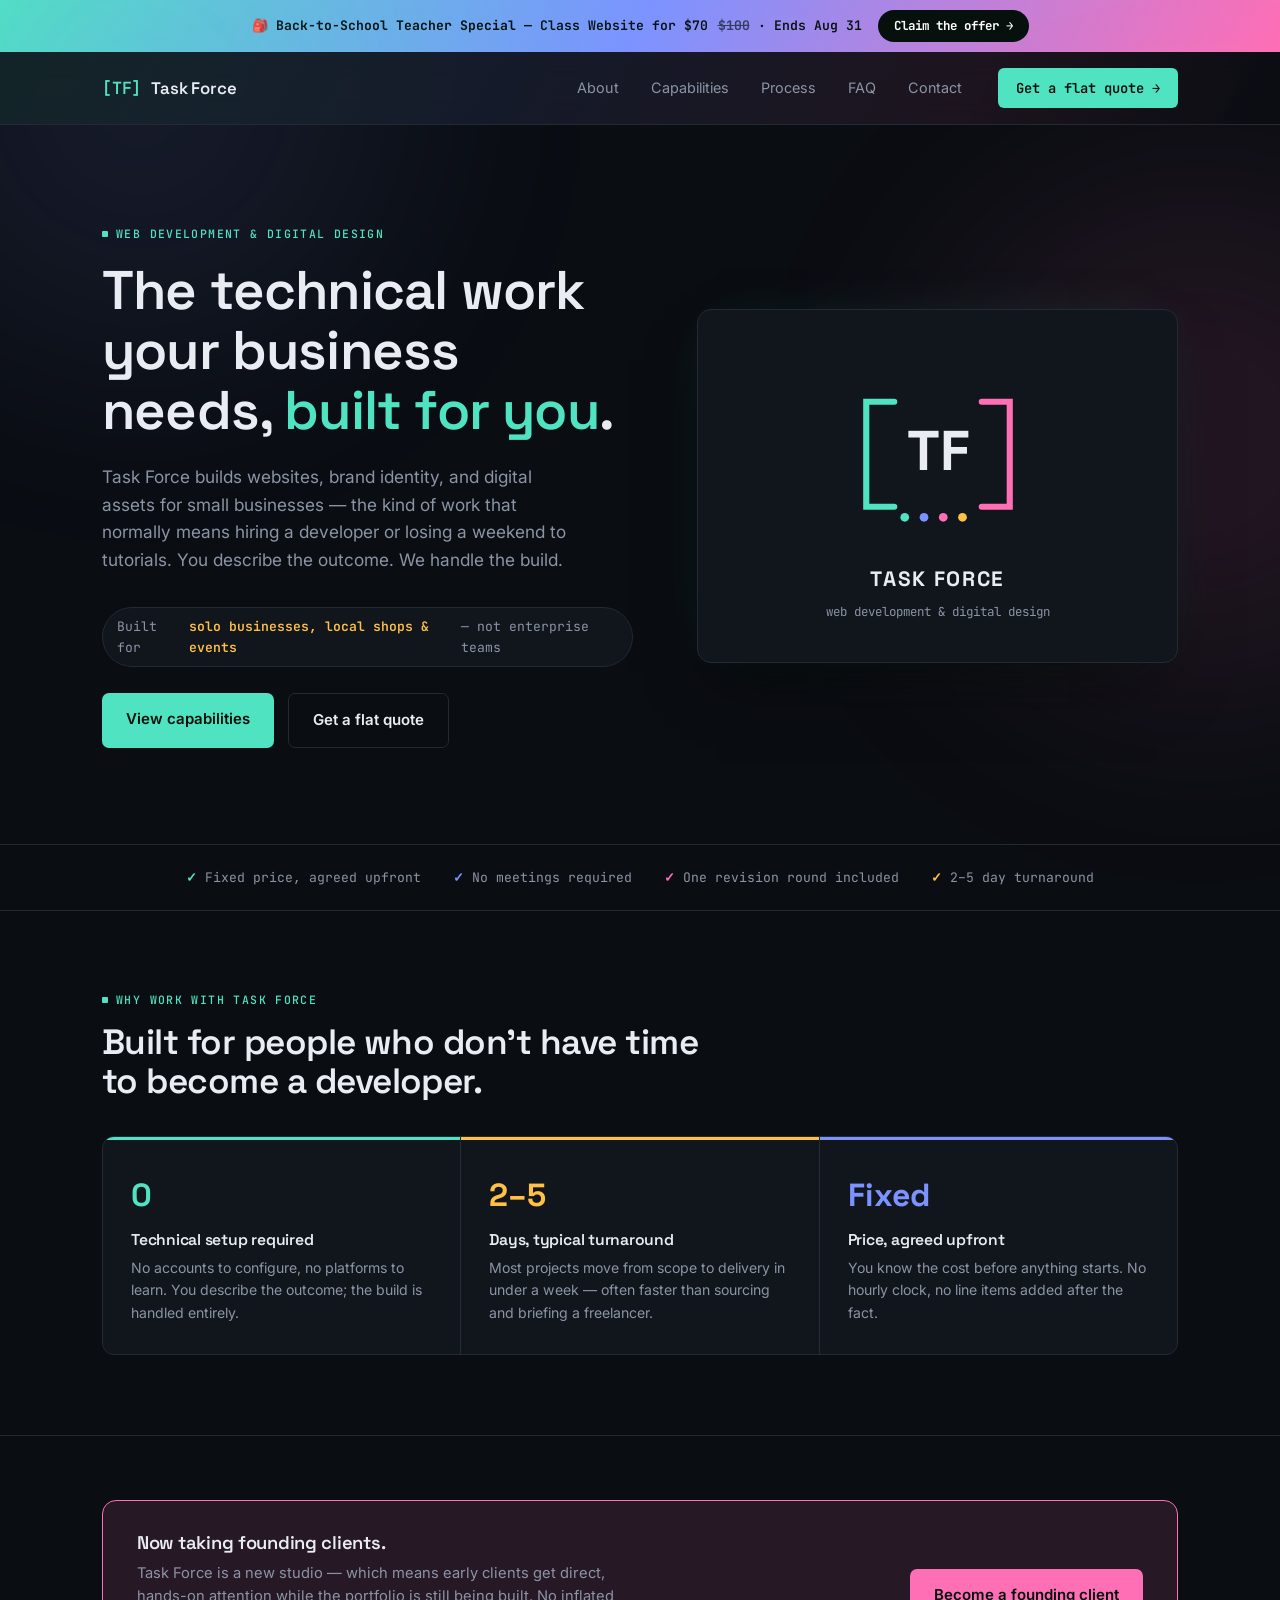
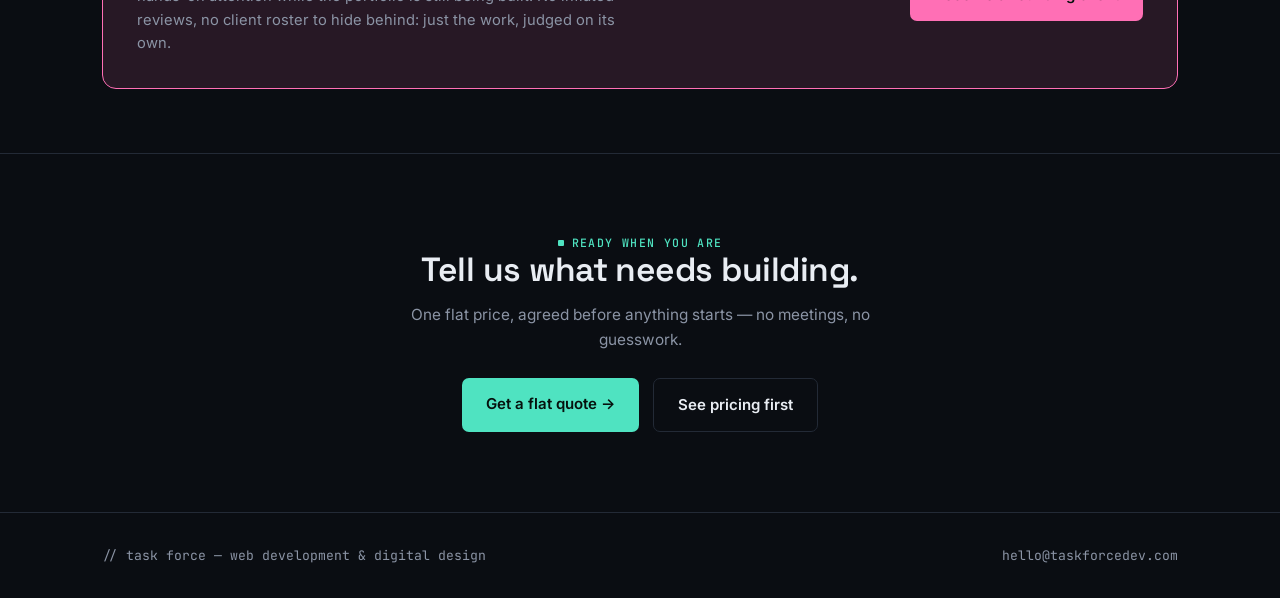
==== commit 27589edd: "Add files via upload" ====
--- a/index.html
+++ b/index.html
@@ -9,6 +9,13 @@
 <link rel="stylesheet" href="style.css">
 </head>
 <body>
+
+<div class="promo-bar">
+  <div class="wrap promo-bar-inner">
+    <span>🎒 <b>Back-to-School Teacher Special</b> — Class Website for $70 <span class="promo-strike">$100</span> · Ends Aug 31</span>
+    <a href="contact.html?service=Website+development&details=I%27m+a+teacher+interested+in+the+Back-to-School+Class+Website+special+%28%2470%29.">Claim the offer →</a>
+  </div>
+</div>
 
 <header>
   <nav class="wrap">
--- a/style.css
+++ b/style.css
@@ -88,9 +88,45 @@
   /* ---------- NAV ---------- */
   header{
     position:sticky; top:0; z-index:50;
-    background:rgba(10,13,18,0.88);
-    backdrop-filter:blur(10px);
+    background:linear-gradient(120deg, rgba(79,227,193,0.10), rgba(124,147,255,0.10) 40%, rgba(255,111,181,0.08) 75%, rgba(10,13,18,0.9)), rgba(10,13,18,0.72);
+    backdrop-filter:blur(14px);
+    -webkit-backdrop-filter:blur(14px);
     border-bottom:1px solid var(--border);
+  }
+
+  .promo-bar{
+    background:linear-gradient(120deg, var(--accent), var(--accent2), var(--accent3));
+    padding:10px 0;
+  }
+  .promo-bar-inner{
+    display:flex;
+    align-items:center;
+    justify-content:center;
+    gap:16px;
+    flex-wrap:wrap;
+    text-align:center;
+  }
+  .promo-bar span{
+    font-family:'JetBrains Mono', monospace;
+    font-weight:600;
+    font-size:0.82rem;
+    color:#06110D;
+  }
+  .promo-strike{
+    text-decoration:line-through;
+    opacity:0.65;
+    margin-left:2px;
+  }
+  .promo-bar a{
+    background:#06110D;
+    color:#FFFFFF;
+    padding:6px 16px;
+    border-radius:999px;
+    font-family:'JetBrains Mono', monospace;
+    font-weight:700;
+    font-size:0.78rem;
+    text-decoration:none;
+    white-space:nowrap;
   }
   nav.wrap{
     display:flex; align-items:center; justify-content:space-between;
@@ -349,6 +385,59 @@
     margin-bottom:20px;
     background:var(--surface);
   }
+
+  .promo-card{
+    position:relative;
+    border-radius:14px;
+    padding:2px;
+    margin-bottom:20px;
+    background:linear-gradient(120deg, var(--accent), var(--accent2), var(--accent3));
+    display:flex;
+    justify-content:space-between;
+    align-items:center;
+    gap:24px;
+    flex-wrap:wrap;
+  }
+  .promo-card::before{
+    content:"";
+    position:absolute; inset:2px;
+    background:var(--surface);
+    border-radius:12px;
+    z-index:0;
+  }
+  .promo-card-text, .promo-card-price{ position:relative; z-index:1; }
+  .promo-card-text{ padding:26px 30px; flex:1; min-width:260px; }
+  .promo-card-tag{
+    display:inline-block;
+    font-family:'JetBrains Mono', monospace;
+    font-size:0.7rem;
+    font-weight:700;
+    color:var(--accent3);
+    text-transform:uppercase;
+    letter-spacing:0.08em;
+    margin-bottom:10px;
+  }
+  .promo-card-text h3{ font-size:1.2rem; margin-bottom:8px; }
+  .promo-card-text p{ color:var(--muted); font-size:0.92rem; max-width:440px; }
+  .promo-card-price{
+    padding:26px 30px;
+    display:flex;
+    flex-direction:column;
+    align-items:flex-end;
+    gap:8px;
+  }
+  .promo-card-was{
+    font-family:'JetBrains Mono', monospace;
+    color:var(--muted);
+    text-decoration:line-through;
+    font-size:0.9rem;
+  }
+  .promo-card-now{
+    font-family:'Space Grotesk', sans-serif;
+    font-weight:700;
+    font-size:2rem;
+    color:var(--text);
+  }
   .tier-heading{ font-size:1.2rem; margin:10px 0 6px; font-weight:600; }
   .tier-sub{ color:var(--muted); font-size:0.92rem; margin-bottom:22px; max-width:520px; }
   .tier-grid{
@@ -546,17 +635,28 @@
     border-radius:12px;
     padding:32px;
   }
-  .gform-wrap{
-    background:#FFFFFF;
-    border:1px solid var(--border);
-    border-radius:12px;
-    overflow:hidden;
-  }
-  .gform-wrap iframe{
-    display:block;
-    width:100%;
-    border:none;
-  }
+  .submit-btn:disabled{ opacity:0.6; cursor:default; }
+
+  .thankyou-box{
+    text-align:center;
+    padding:44px 34px;
+  }
+  .thankyou-icon{
+    width:56px; height:56px;
+    border-radius:50%;
+    background:var(--accent-dim);
+    border:2px solid var(--accent);
+    color:var(--accent);
+    font-size:1.6rem;
+    font-weight:700;
+    display:flex;
+    align-items:center;
+    justify-content:center;
+    margin:0 auto 20px;
+  }
+  .thankyou-box .modal-title{ margin-bottom:10px; }
+  .thankyou-box .modal-desc{ margin-bottom:26px; }
+
   .form-row{ margin-bottom:18px; }
   .form-row label{
     display:block;
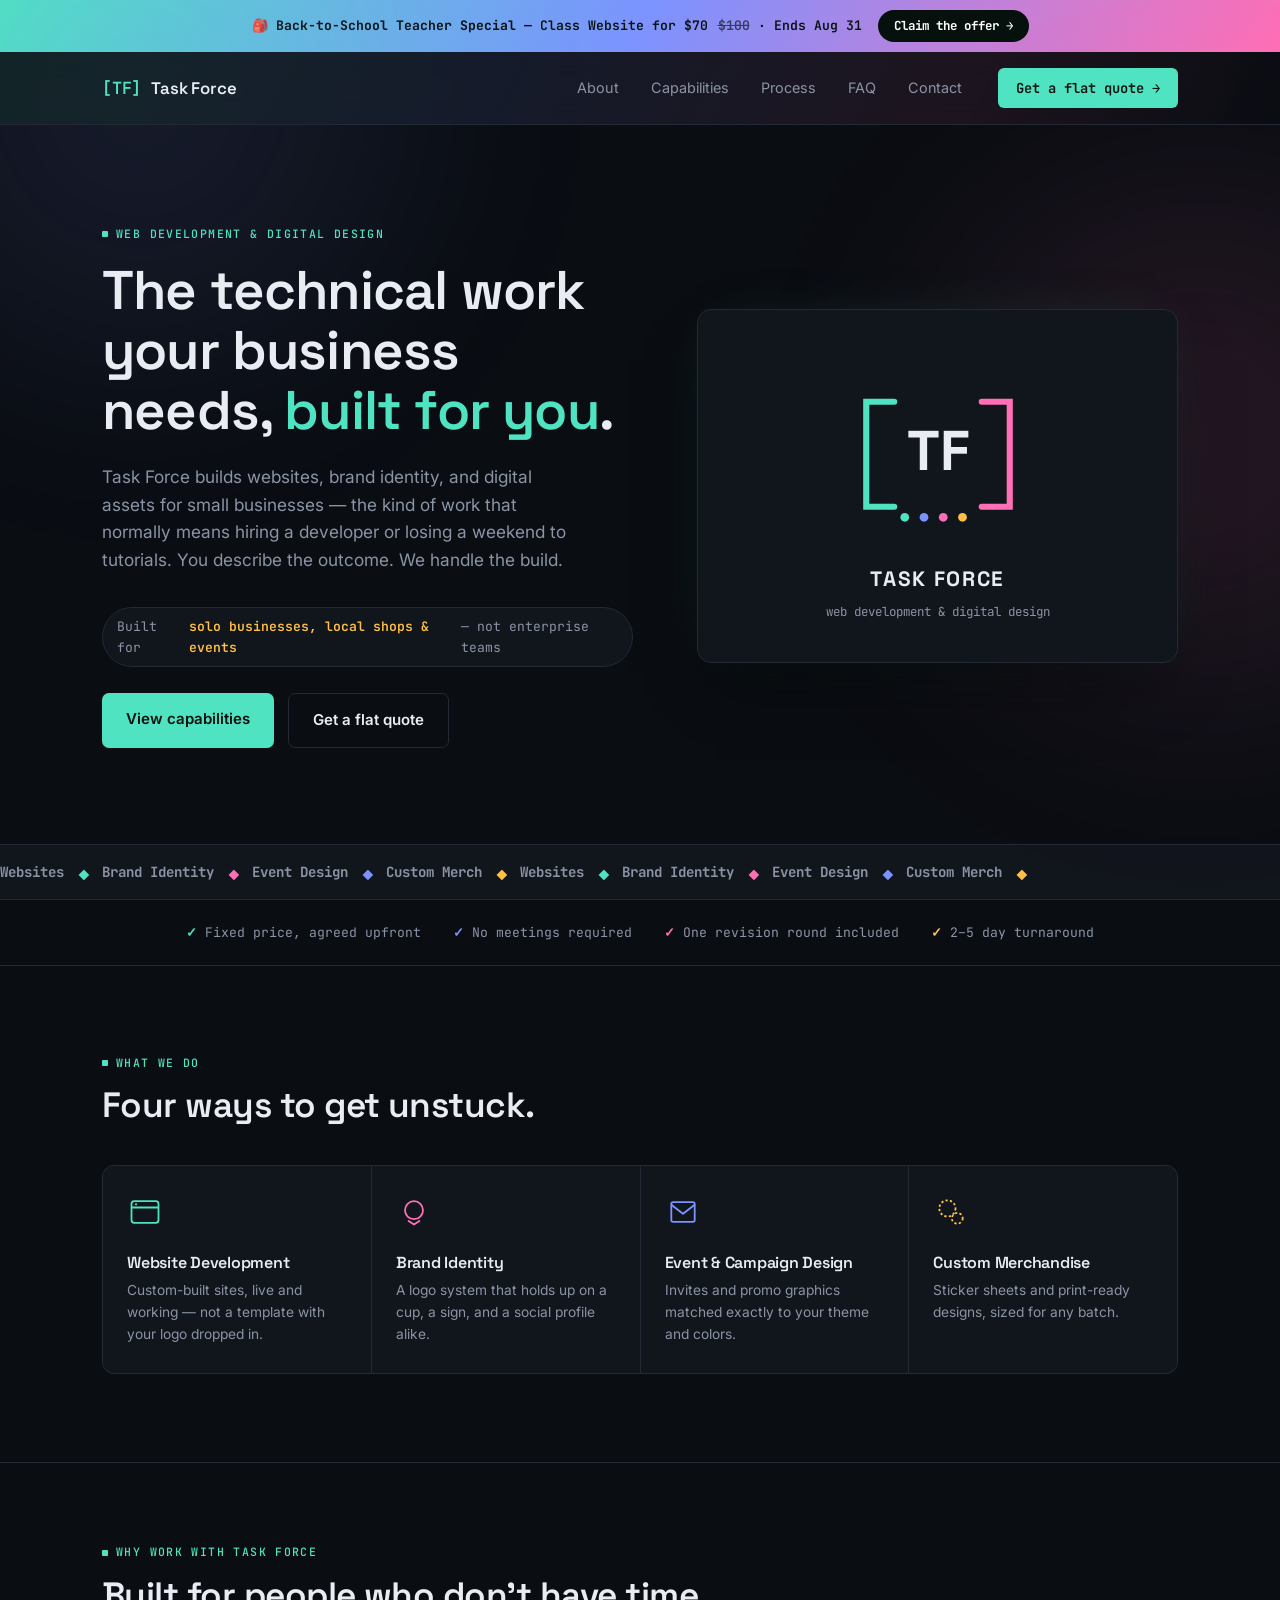
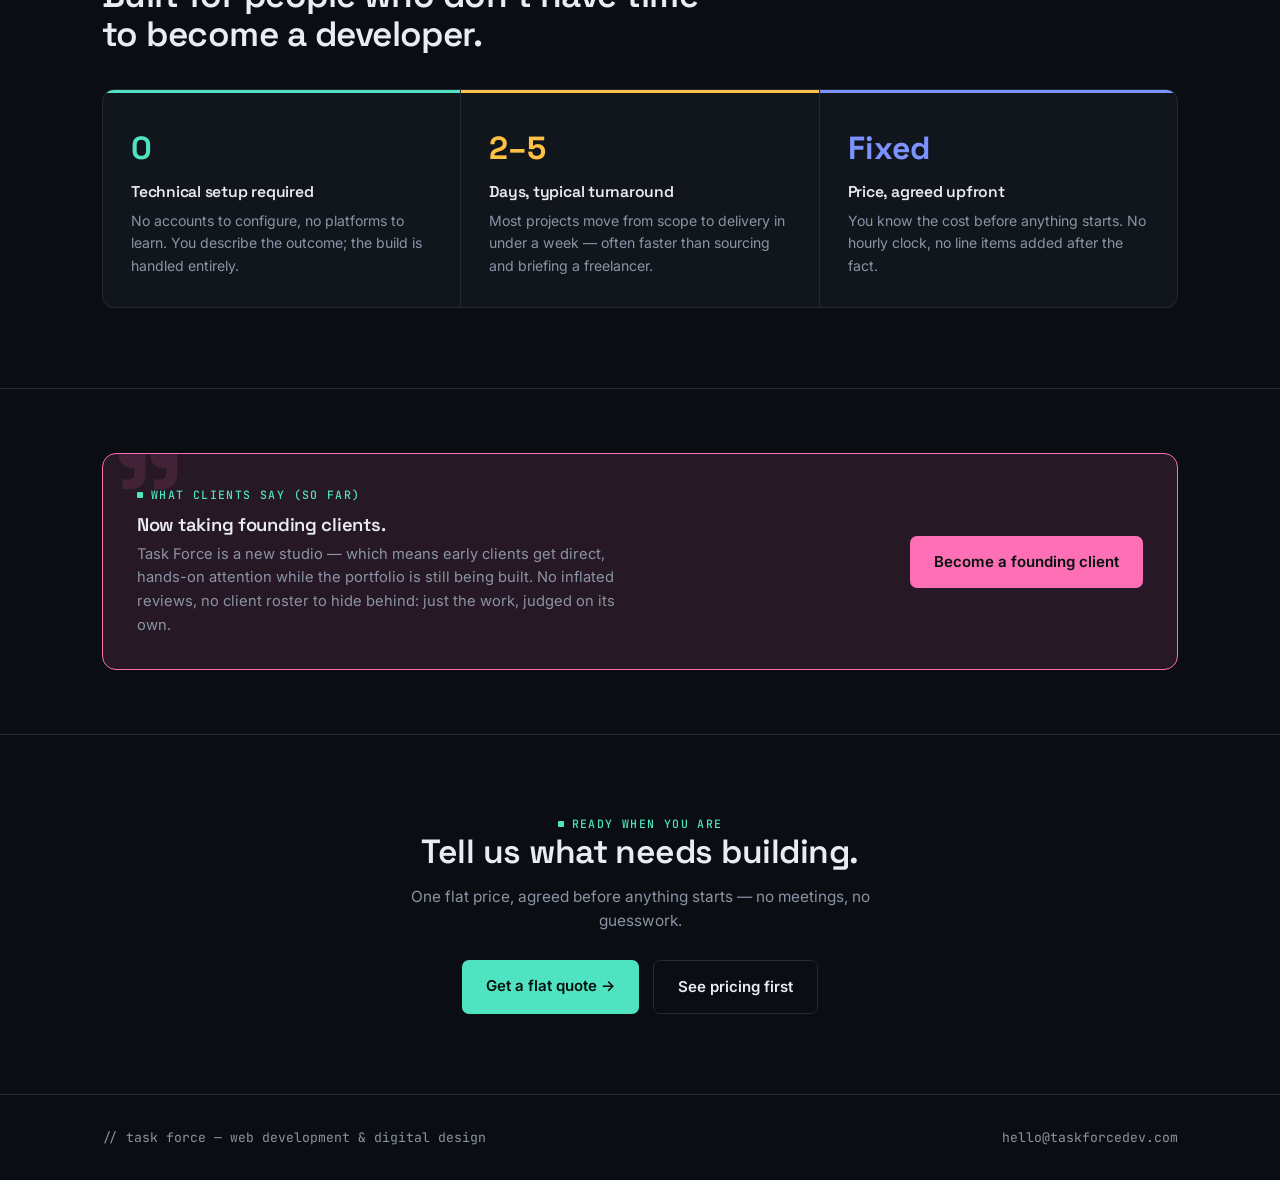
==== commit 048d562c: "Add files via upload the horizon update" ====
--- a/index.html
+++ b/index.html
@@ -72,6 +72,19 @@
   </div>
 </section>
 
+<div class="marquee">
+  <div class="marquee-track">
+    <span>Websites</span><span class="dot dot-a">◆</span>
+    <span>Brand Identity</span><span class="dot dot-b">◆</span>
+    <span>Event Design</span><span class="dot dot-c">◆</span>
+    <span>Custom Merch</span><span class="dot dot-d">◆</span>
+    <span>Websites</span><span class="dot dot-a">◆</span>
+    <span>Brand Identity</span><span class="dot dot-b">◆</span>
+    <span>Event Design</span><span class="dot dot-c">◆</span>
+    <span>Custom Merch</span><span class="dot dot-d">◆</span>
+  </div>
+</div>
+
 <div class="trust-bar">
   <div class="wrap">
     <span class="trust-item">Fixed price, agreed upfront</span>
@@ -80,6 +93,35 @@
     <span class="trust-item">2–5 day turnaround</span>
   </div>
 </div>
+
+<section class="wwd">
+  <div class="wrap">
+    <span class="eyebrow">What we do</span>
+    <h2>Four ways to get unstuck.</h2>
+    <div class="wwd-grid">
+      <a href="capabilities.html" class="wwd-item">
+        <svg viewBox="0 0 40 40" class="wwd-icon"><rect x="5" y="8" width="30" height="24" rx="3" fill="none" stroke="var(--accent)" stroke-width="2"/><line x1="5" y1="15" x2="35" y2="15" stroke="var(--accent)" stroke-width="2"/><circle cx="10" cy="11.5" r="1.2" fill="var(--accent)"/></svg>
+        <h3>Website Development</h3>
+        <p>Custom-built sites, live and working — not a template with your logo dropped in.</p>
+      </a>
+      <a href="capabilities.html" class="wwd-item">
+        <svg viewBox="0 0 40 40" class="wwd-icon"><circle cx="20" cy="18" r="10" fill="none" stroke="var(--accent3)" stroke-width="2"/><path d="M14 30 L20 34 L26 30" fill="none" stroke="var(--accent3)" stroke-width="2" stroke-linecap="round" stroke-linejoin="round"/></svg>
+        <h3>Brand Identity</h3>
+        <p>A logo system that holds up on a cup, a sign, and a social profile alike.</p>
+      </a>
+      <a href="capabilities.html" class="wwd-item">
+        <svg viewBox="0 0 40 40" class="wwd-icon"><rect x="7" y="9" width="26" height="22" rx="2" fill="none" stroke="var(--accent2)" stroke-width="2"/><path d="M7 12 L20 22 L33 12" fill="none" stroke="var(--accent2)" stroke-width="2" stroke-linejoin="round"/></svg>
+        <h3>Event & Campaign Design</h3>
+        <p>Invites and promo graphics matched exactly to your theme and colors.</p>
+      </a>
+      <a href="capabilities.html" class="wwd-item">
+        <svg viewBox="0 0 40 40" class="wwd-icon"><circle cx="16" cy="16" r="9" fill="none" stroke="var(--accent4)" stroke-width="2" stroke-dasharray="2.5 2.5"/><circle cx="27" cy="27" r="6" fill="none" stroke="var(--accent4)" stroke-width="2" stroke-dasharray="2.5 2.5"/></svg>
+        <h3>Custom Merchandise</h3>
+        <p>Sticker sheets and print-ready designs, sized for any batch.</p>
+      </a>
+    </div>
+  </div>
+</section>
 
 <section class="value">
   <div class="wrap">
@@ -108,7 +150,9 @@
 <section class="founding">
   <div class="wrap">
     <div class="founding-box">
+      <span class="founding-quote">"</span>
       <div>
+        <span class="eyebrow" style="margin-bottom:10px;">What clients say (so far)</span>
         <h3>Now taking founding clients.</h3>
         <p>Task Force is a new studio — which means early clients get direct, hands-on attention while the portfolio is still being built. No inflated reviews, no client roster to hide behind: just the work, judged on its own.</p>
       </div>
--- a/style.css
+++ b/style.css
@@ -875,6 +875,7 @@
     border-bottom:1px solid var(--border);
   }
   .founding-box{
+    position:relative;
     border:1px solid var(--accent3);
     background:var(--accent3-dim);
     border-radius:14px;
@@ -884,11 +885,24 @@
     align-items:center;
     gap:24px;
     flex-wrap:wrap;
+    overflow:hidden;
+  }
+  .founding-quote{
+    position:absolute;
+    top:-30px; left:8px;
+    font-family:'Space Grotesk', sans-serif;
+    font-size:9rem;
+    font-weight:700;
+    color:var(--accent3);
+    opacity:0.12;
+    line-height:1;
+    pointer-events:none;
   }
   .founding-box .btn-primary{ background:var(--accent3); box-shadow:none; }
   .founding-box h3{ font-size:1.15rem; margin-bottom:8px; }
   .founding-box p{ color:var(--muted); font-size:0.92rem; max-width:480px; }
   .founding-box .btn-primary{ white-space:nowrap; }
+  .founding-box > div, .founding-box > a{ position:relative; z-index:1; }
 
   /* ---------- REUSABLE BOTTOM CTA BANNER ---------- */
   .cta-banner{
@@ -899,6 +913,112 @@
   .cta-banner p{ color:var(--muted); font-size:0.96rem; margin-bottom:26px; max-width:480px; margin-left:auto; margin-right:auto; }
   .cta-banner .hero-ctas{ justify-content:center; }
 
+  /* ---------- MARQUEE ---------- */
+  .marquee{
+    overflow:hidden;
+    border-bottom:1px solid var(--border);
+    padding:16px 0;
+    background:var(--surface);
+  }
+  .marquee-track{
+    display:flex;
+    align-items:center;
+    gap:14px;
+    width:max-content;
+    animation:marquee-scroll 26s linear infinite;
+  }
+  .marquee-track span:not(.dot){
+    font-family:'JetBrains Mono', monospace;
+    font-weight:700;
+    font-size:0.88rem;
+    color:var(--muted);
+    white-space:nowrap;
+  }
+  .dot{ font-size:0.7rem; }
+  .dot-a{ color:var(--accent); }
+  .dot-b{ color:var(--accent3); }
+  .dot-c{ color:var(--accent2); }
+  .dot-d{ color:var(--accent4); }
+  @keyframes marquee-scroll{
+    from{ transform:translateX(0); }
+    to{ transform:translateX(-50%); }
+  }
+
+  /* ---------- WHAT WE DO GRID ---------- */
+  .wwd{ padding:88px 0; border-bottom:1px solid var(--border); }
+  .wwd h2{ font-size:clamp(1.7rem,3vw,2.2rem); margin:14px 0 40px; max-width:600px; }
+  .wwd-grid{
+    display:grid;
+    grid-template-columns:repeat(4,1fr);
+    gap:1px;
+    background:var(--border);
+    border:1px solid var(--border);
+    border-radius:12px;
+    overflow:hidden;
+  }
+  @media (max-width:900px){ .wwd-grid{ grid-template-columns:repeat(2,1fr); } }
+  @media (max-width:520px){ .wwd-grid{ grid-template-columns:1fr; } }
+  .wwd-item{
+    background:var(--surface);
+    padding:28px 24px;
+    text-decoration:none;
+    color:inherit;
+    display:block;
+    transition:background .15s, transform .15s;
+  }
+  .wwd-item:hover{ background:var(--surface-2); transform:translateY(-2px); }
+  .wwd-icon{ width:36px; height:36px; margin-bottom:16px; }
+  .wwd-item h3{ font-size:1rem; margin-bottom:8px; font-weight:600; }
+  .wwd-item p{ color:var(--muted); font-size:0.86rem; }
+
+  /* ---------- FAQ ACCORDION ---------- */
+  .accordion{
+    border:1px solid var(--border);
+    border-radius:12px;
+    overflow:hidden;
+    background:var(--surface);
+  }
+  .accordion-item{ border-bottom:1px solid var(--border); }
+  .accordion-item:last-child{ border-bottom:none; }
+  .accordion-trigger{
+    width:100%;
+    text-align:left;
+    background:none;
+    border:none;
+    color:var(--text);
+    padding:22px 24px;
+    display:flex;
+    justify-content:space-between;
+    align-items:center;
+    gap:16px;
+    cursor:pointer;
+    font-family:'Space Grotesk', sans-serif;
+    font-weight:600;
+    font-size:1rem;
+    transition:background .15s;
+  }
+  .accordion-trigger:hover{ background:var(--surface-2); }
+  .accordion-icon{
+    font-family:'JetBrains Mono', monospace;
+    color:var(--accent);
+    font-size:1.3rem;
+    font-weight:400;
+    flex-shrink:0;
+    transition:transform .2s;
+  }
+  .accordion-item.open .accordion-icon{ transform:rotate(45deg); }
+  .accordion-panel{
+    max-height:0;
+    overflow:hidden;
+    transition:max-height .25s ease;
+  }
+  .accordion-panel-inner{
+    padding:0 24px 22px;
+    color:var(--muted);
+    font-size:0.92rem;
+    max-width:600px;
+  }
+
   @media (prefers-reduced-motion: reduce){
     *{ transition:none !important; scroll-behavior:auto !important; animation:none !important; }
   }
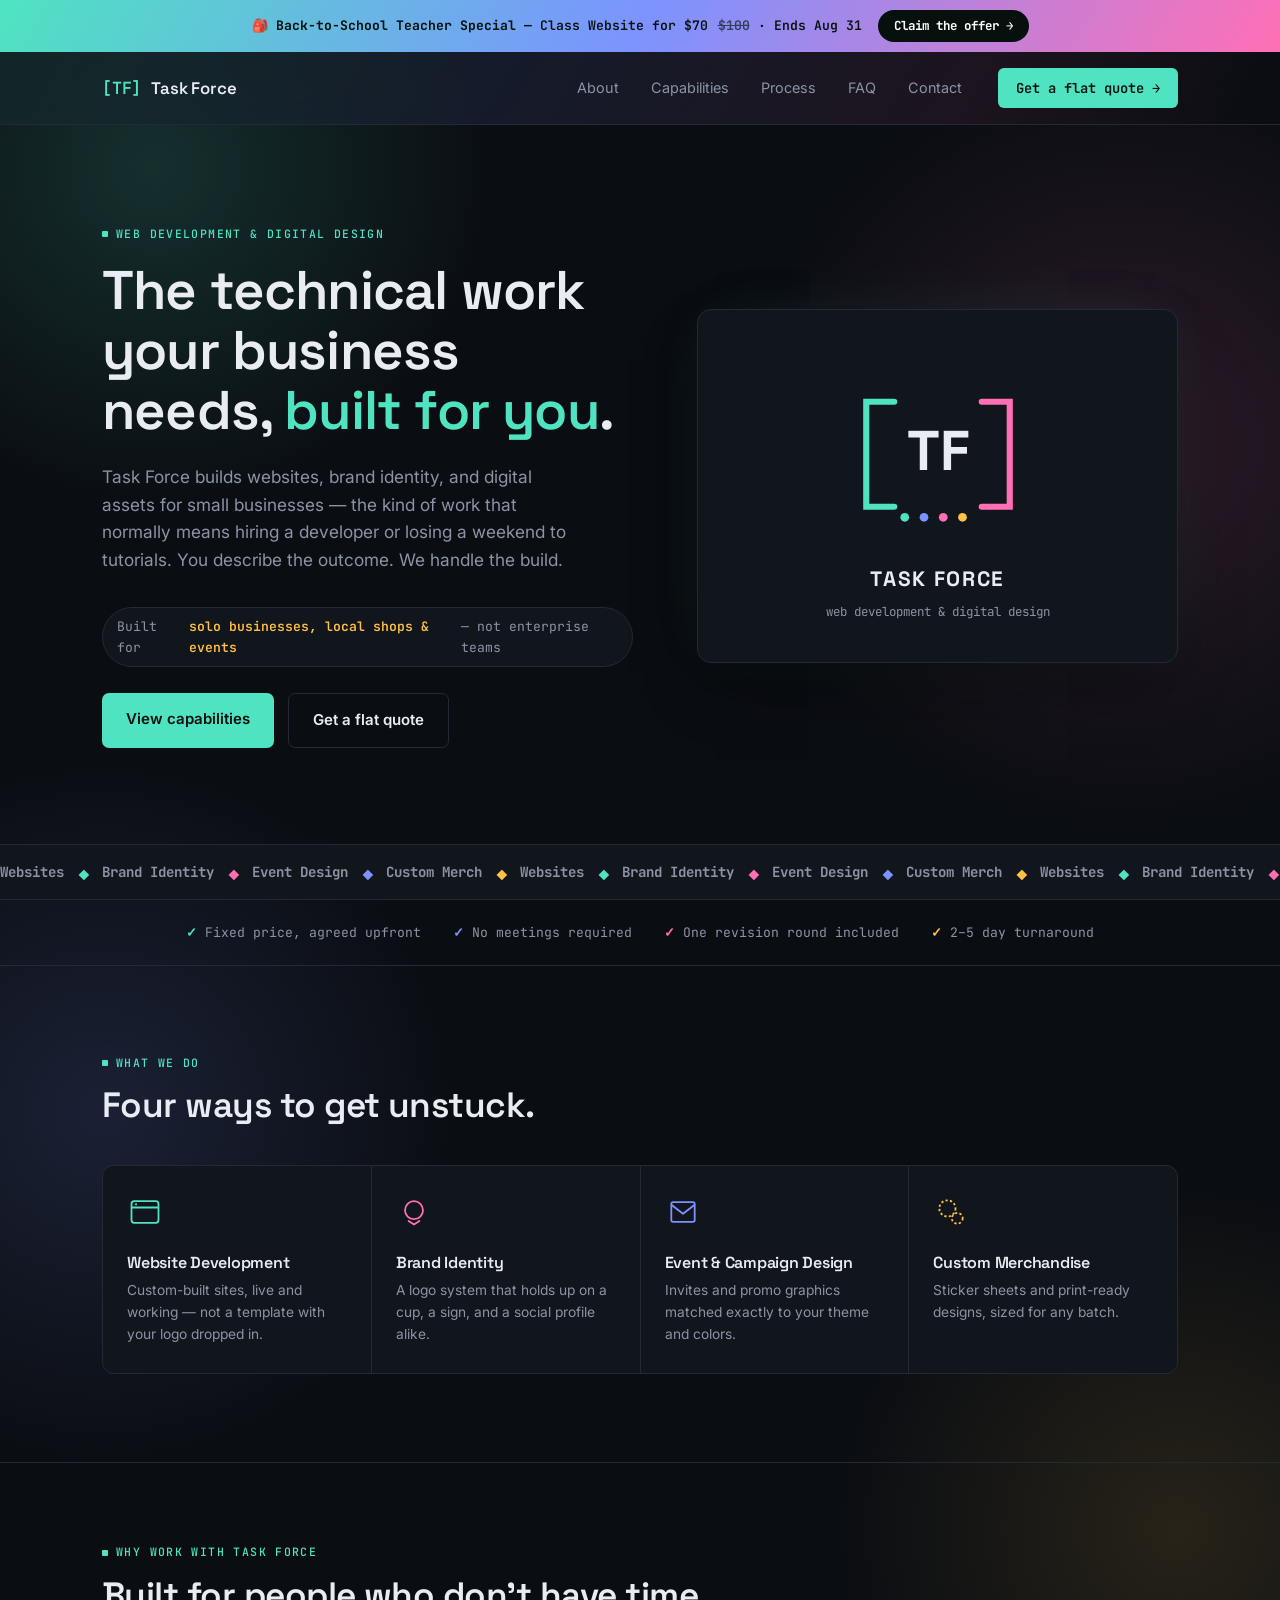
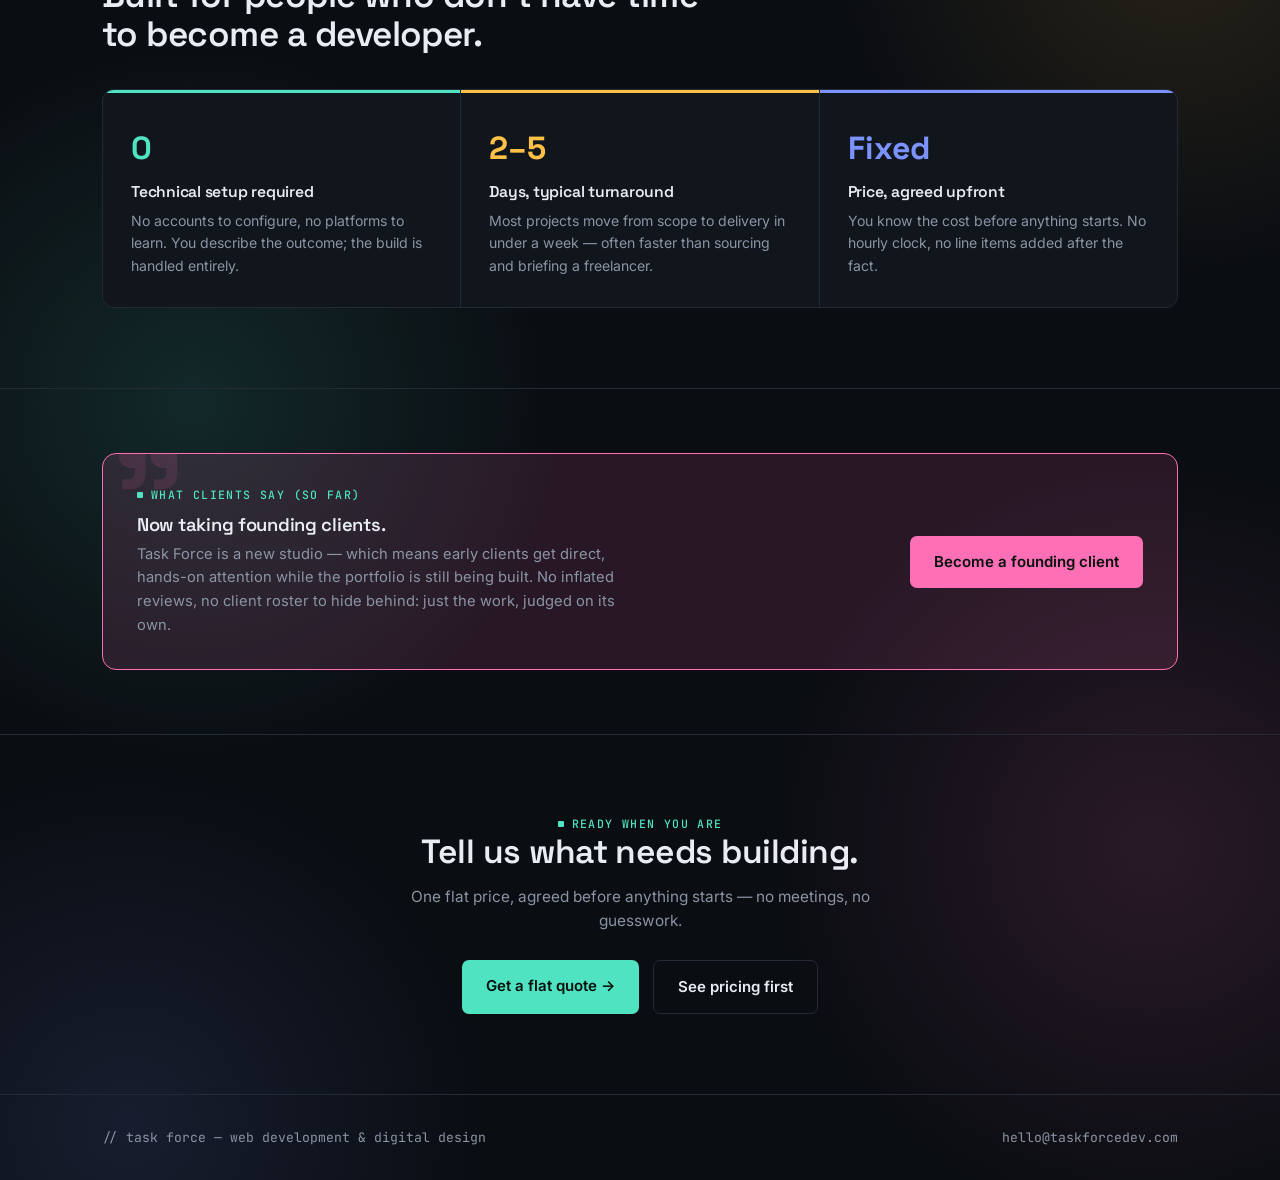
==== commit 8d0d774c: "Add files via upload" ====
--- a/index.html
+++ b/index.html
@@ -74,6 +74,14 @@
 
 <div class="marquee">
   <div class="marquee-track">
+    <span>Websites</span><span class="dot dot-a">◆</span>
+    <span>Brand Identity</span><span class="dot dot-b">◆</span>
+    <span>Event Design</span><span class="dot dot-c">◆</span>
+    <span>Custom Merch</span><span class="dot dot-d">◆</span>
+    <span>Websites</span><span class="dot dot-a">◆</span>
+    <span>Brand Identity</span><span class="dot dot-b">◆</span>
+    <span>Event Design</span><span class="dot dot-c">◆</span>
+    <span>Custom Merch</span><span class="dot dot-d">◆</span>
     <span>Websites</span><span class="dot dot-a">◆</span>
     <span>Brand Identity</span><span class="dot dot-b">◆</span>
     <span>Event Design</span><span class="dot dot-c">◆</span>
--- a/style.css
+++ b/style.css
@@ -21,32 +21,23 @@
     position:relative;
   }
 
-  /* Ambient color glows — subtle, techy, not neon-overload */
-  body::before, body::after{
-    content:"";
-    position:fixed;
-    width:520px; height:520px;
-    border-radius:50%;
-    filter:blur(120px);
-    opacity:0.10;
-    pointer-events:none;
-    z-index:0;
-  }
-  body::before{
-    top:-160px; left:-120px;
-    background:var(--accent2);
-  }
-  body::after{
-    top:20%; right:-180px;
-    background:var(--accent3);
-  }
   header, .hero, .how, .services, .value, .founding, .cta-banner, .order, footer, .trust-bar{
     position:relative;
     z-index:1;
   }
 
   body{
-    background:var(--bg);
+    background-color:var(--bg);
+    background-image:
+      radial-gradient(560px circle at 12% 6%,  rgba(79,227,193,0.16), transparent 62%),
+      radial-gradient(620px circle at 88% 16%, rgba(255,111,181,0.14), transparent 62%),
+      radial-gradient(580px circle at 8% 40%,  rgba(124,147,255,0.15), transparent 62%),
+      radial-gradient(560px circle at 92% 55%, rgba(255,193,69,0.12), transparent 62%),
+      radial-gradient(600px circle at 15% 72%, rgba(79,227,193,0.13), transparent 62%),
+      radial-gradient(620px circle at 90% 88%, rgba(255,111,181,0.13), transparent 62%),
+      radial-gradient(580px circle at 10% 98%, rgba(124,147,255,0.12), transparent 62%);
+    background-repeat:no-repeat;
+    background-attachment:scroll;
     color:var(--text);
     font-family:'Inter', sans-serif;
     line-height:1.6;
@@ -925,7 +916,10 @@
     align-items:center;
     gap:14px;
     width:max-content;
-    animation:marquee-scroll 26s linear infinite;
+    animation:marquee-scroll 32s linear infinite;
+    will-change:transform;
+    backface-visibility:hidden;
+    transform:translateZ(0);
   }
   .marquee-track span:not(.dot){
     font-family:'JetBrains Mono', monospace;
@@ -940,8 +934,8 @@
   .dot-c{ color:var(--accent2); }
   .dot-d{ color:var(--accent4); }
   @keyframes marquee-scroll{
-    from{ transform:translateX(0); }
-    to{ transform:translateX(-50%); }
+    from{ transform:translate3d(0,0,0); }
+    to{ transform:translate3d(-25%,0,0); }
   }
 
   /* ---------- WHAT WE DO GRID ---------- */
@@ -1019,6 +1013,48 @@
     max-width:600px;
   }
 
+  /* ---------- SCROLL-REVEAL ---------- */
+  .card, .tier, .step, .value-item, .wwd-item, .founding-box, .promo-card{
+    opacity:0;
+    transform:translateY(28px);
+    transition:opacity .6s cubic-bezier(.2,.7,.3,1), transform .6s cubic-bezier(.2,.7,.3,1), background .15s, box-shadow .2s;
+  }
+  .card.in-view, .tier.in-view, .step.in-view, .value-item.in-view, .wwd-item.in-view, .founding-box.in-view, .promo-card.in-view{
+    opacity:1;
+    transform:translateY(0);
+  }
+  .service-grid .card:nth-child(1), .tier-grid .tier:nth-child(1), .steps .step:nth-child(1), .value-grid .value-item:nth-child(1), .wwd-grid .wwd-item:nth-child(1){ transition-delay:0s; }
+  .service-grid .card:nth-child(2), .tier-grid .tier:nth-child(2), .steps .step:nth-child(2), .value-grid .value-item:nth-child(2), .wwd-grid .wwd-item:nth-child(2){ transition-delay:.08s; }
+  .service-grid .card:nth-child(3), .tier-grid .tier:nth-child(3), .steps .step:nth-child(3), .value-grid .value-item:nth-child(3), .wwd-grid .wwd-item:nth-child(3){ transition-delay:.16s; }
+  .wwd-grid .wwd-item:nth-child(4){ transition-delay:.24s; }
+
+  /* Deeper hover "pop" with color-tinted shadow for real dimensionality */
+  .card:hover, .tier:hover{
+    transform:translateY(-6px) scale(1.015);
+    box-shadow:0 20px 40px -18px rgba(0,0,0,0.55), 0 0 30px -10px rgba(79,227,193,0.25);
+  }
+  .card.card-magenta:hover, .tier.tier-pro:hover{ box-shadow:0 20px 40px -18px rgba(0,0,0,0.55), 0 0 30px -10px rgba(255,111,181,0.3); }
+  .card.card-blue:hover, .tier.tier-standard:hover{ box-shadow:0 20px 40px -18px rgba(0,0,0,0.55), 0 0 30px -10px rgba(124,147,255,0.3); }
+  .card.card-amber:hover{ box-shadow:0 20px 40px -18px rgba(0,0,0,0.55), 0 0 30px -10px rgba(255,193,69,0.3); }
+  .wwd-item:hover{
+    transform:translateY(-6px) scale(1.02);
+    box-shadow:0 18px 34px -16px rgba(0,0,0,0.5);
+  }
+  .btn-primary, .btn-secondary{ transition:transform .15s, box-shadow .15s, opacity .15s, border-color .15s; }
+  .btn-primary:hover{ transform:translateY(-2px); }
+  .btn-secondary:hover{ transform:translateY(-2px); }
+
+  /* Gentle idle float on the hero logo mark for extra life */
+  .logo-placeholder{ animation:float-idle 5s ease-in-out infinite; }
+  @keyframes float-idle{
+    0%, 100%{ transform:translateY(0); }
+    50%{ transform:translateY(-8px); }
+  }
+
   @media (prefers-reduced-motion: reduce){
     *{ transition:none !important; scroll-behavior:auto !important; animation:none !important; }
-  }
+    .card, .tier, .step, .value-item, .wwd-item, .founding-box, .promo-card{
+      opacity:1 !important;
+      transform:none !important;
+    }
+  }
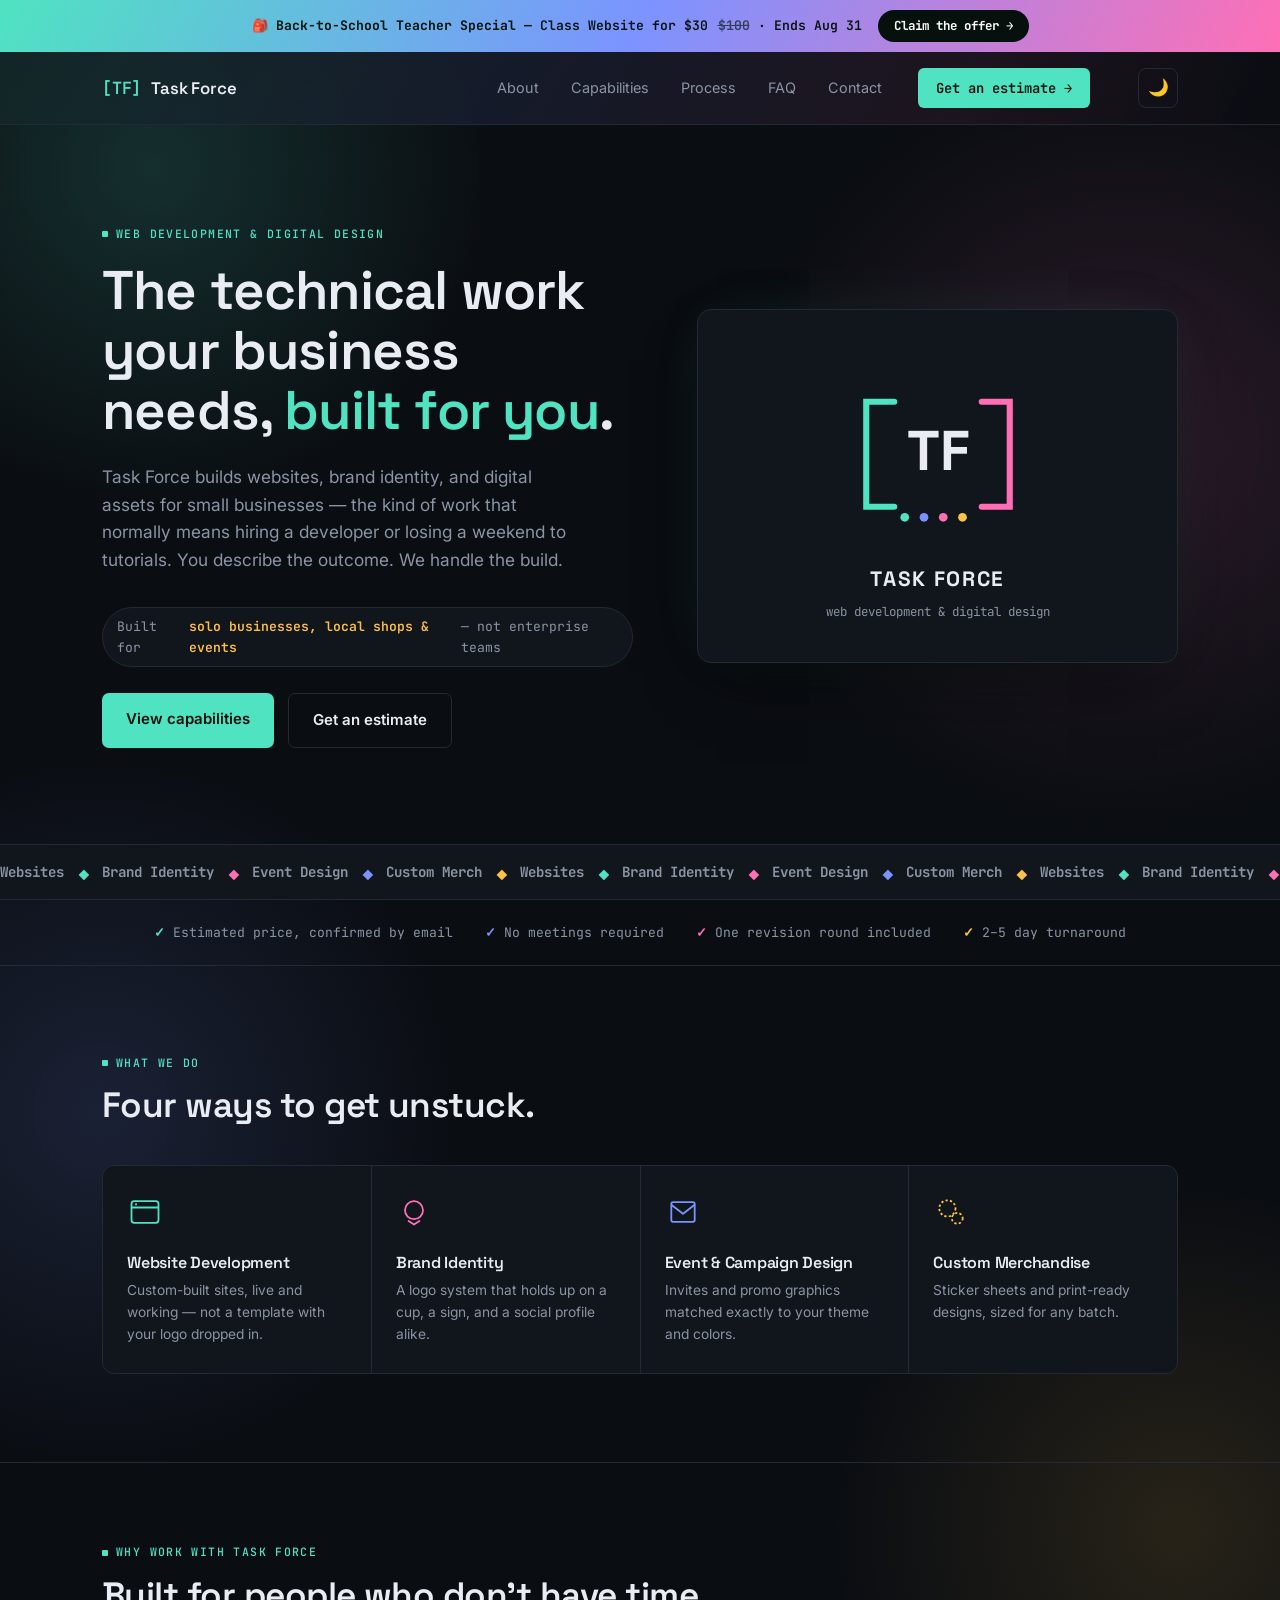
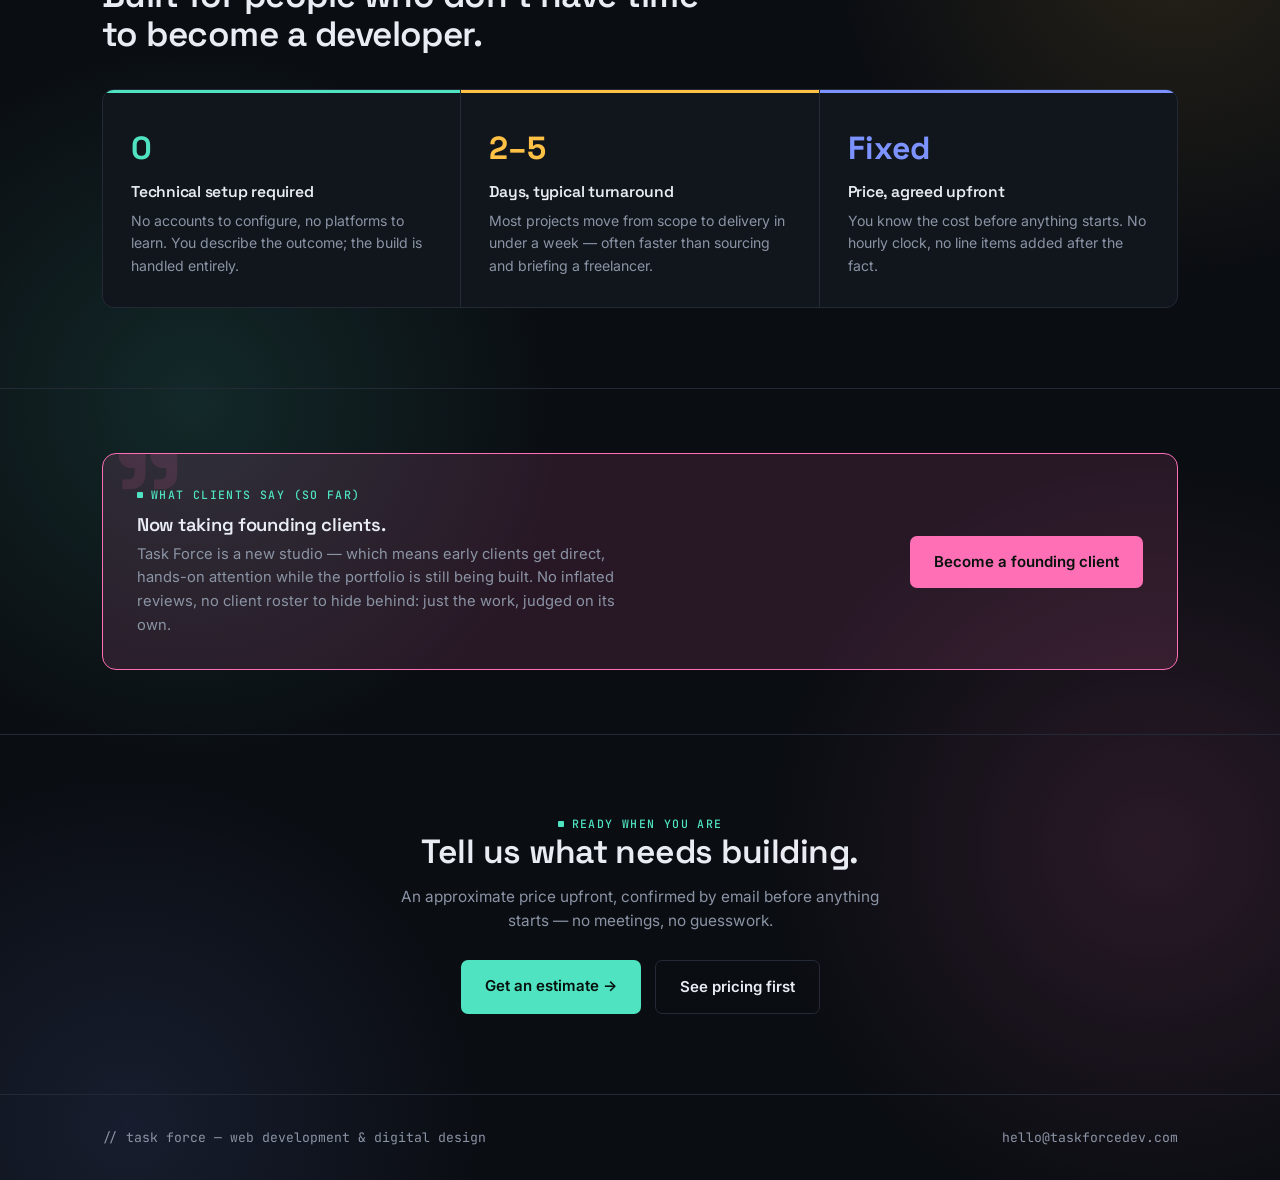
==== commit 9bd4b615: "Add files via upload" ====
--- a/index.html
+++ b/index.html
@@ -7,13 +7,20 @@
 <link rel="preconnect" href="https://fonts.googleapis.com">
 <link href="https://fonts.googleapis.com/css2?family=Space+Grotesk:wght@500;600;700&family=Inter:wght@400;500;600;700&family=JetBrains+Mono:wght@400;500;600;700&display=swap" rel="stylesheet">
 <link rel="stylesheet" href="style.css">
+<script>
+  (function(){
+    var saved = localStorage.getItem('tf-theme');
+    var theme = saved || 'dark';
+    document.documentElement.setAttribute('data-theme', theme);
+  })();
+</script>
 </head>
 <body>
 
 <div class="promo-bar">
   <div class="wrap promo-bar-inner">
-    <span>🎒 <b>Back-to-School Teacher Special</b> — Class Website for $70 <span class="promo-strike">$100</span> · Ends Aug 31</span>
-    <a href="contact.html?service=Website+development&details=I%27m+a+teacher+interested+in+the+Back-to-School+Class+Website+special+%28%2470%29.">Claim the offer →</a>
+    <span>🎒 <b>Back-to-School Teacher Special</b> — Class Website for $30 <span class="promo-strike">$100</span> · Ends Aug 31</span>
+    <a href="contact.html?service=Website+development&details=I%27m+a+teacher+interested+in+the+Back-to-School+Class+Website+special+%28~%2430%29.">Claim the offer →</a>
   </div>
 </div>
 
@@ -28,7 +35,8 @@
         <li><a href="faq.html" class="nav-link" data-page="faq">FAQ</a></li>
         <li><a href="contact.html" class="nav-link" data-page="contact">Contact</a></li>
       </ul>
-      <a href="contact.html" class="nav-cta">Get a flat quote →</a>
+      <a href="contact.html" class="nav-cta">Get an estimate →</a>
+      <button class="theme-toggle" id="themeToggle" aria-label="Toggle light/dark mode">🌙</button>
     </div>
     <button class="nav-toggle" id="navToggle" aria-label="Toggle menu" aria-expanded="false">
       <span></span><span></span><span></span>
@@ -40,7 +48,8 @@
     <a href="process.html" class="nav-link" data-page="process">Process</a>
     <a href="faq.html" class="nav-link" data-page="faq">FAQ</a>
     <a href="contact.html" class="nav-link" data-page="contact">Contact</a>
-    <a href="contact.html" class="nav-cta">Get a flat quote →</a>
+    <a href="contact.html" class="nav-cta">Get an estimate →</a>
+    <button class="theme-toggle theme-toggle-mobile" id="themeToggleMobile" aria-label="Toggle light/dark mode">🌙 Switch to light mode</button>
   </div>
 </header>
 
@@ -53,7 +62,7 @@
       <span class="who-line">Built for <b>solo businesses, local shops & events</b> — not enterprise teams</span>
       <div class="hero-ctas">
         <a href="capabilities.html" class="btn-primary">View capabilities</a>
-        <a href="contact.html" class="btn-secondary">Get a flat quote</a>
+        <a href="contact.html" class="btn-secondary">Get an estimate</a>
       </div>
     </div>
     <div class="logo-placeholder">
@@ -95,7 +104,7 @@
 
 <div class="trust-bar">
   <div class="wrap">
-    <span class="trust-item">Fixed price, agreed upfront</span>
+    <span class="trust-item">Estimated price, confirmed by email</span>
     <span class="trust-item">No meetings required</span>
     <span class="trust-item">One revision round included</span>
     <span class="trust-item">2–5 day turnaround</span>
@@ -173,9 +182,9 @@
   <div class="wrap">
     <span class="eyebrow" style="justify-content:center;">Ready when you are</span>
     <h2>Tell us what needs building.</h2>
-    <p>One flat price, agreed before anything starts — no meetings, no guesswork.</p>
+    <p>An approximate price upfront, confirmed by email before anything starts — no meetings, no guesswork.</p>
     <div class="hero-ctas">
-      <a href="contact.html" class="btn-primary">Get a flat quote →</a>
+      <a href="contact.html" class="btn-primary">Get an estimate →</a>
       <a href="capabilities.html" class="btn-secondary">See pricing first</a>
     </div>
   </div>
--- a/style.css
+++ b/style.css
@@ -14,6 +14,22 @@
     --accent4-dim: rgba(255,193,69,0.12);
   }
 
+  html[data-theme="light"]{
+    --bg: #F6F7FA;
+    --surface: #FFFFFF;
+    --surface-2: #EEF1F5;
+    --border: #DEE2E9;
+    --text: #14171F;
+    --muted: #5B6478;
+    --accent: #0EA98C;
+    --accent-dim: rgba(14,169,140,0.10);
+    --accent2: #4C63D6;
+    --accent3: #DB3E88;
+    --accent3-dim: rgba(219,62,136,0.10);
+    --accent4: #C67F00;
+    --accent4-dim: rgba(198,127,0,0.10);
+  }
+
   *{ margin:0; padding:0; box-sizing:border-box; }
   html{ scroll-behavior:smooth; }
 
@@ -44,6 +60,17 @@
     -webkit-font-smoothing:antialiased;
   }
 
+  html[data-theme="light"] body{
+    background-image:
+      radial-gradient(560px circle at 12% 6%,  rgba(14,169,140,0.09), transparent 62%),
+      radial-gradient(620px circle at 88% 16%, rgba(219,62,136,0.08), transparent 62%),
+      radial-gradient(580px circle at 8% 40%,  rgba(76,99,214,0.08), transparent 62%),
+      radial-gradient(560px circle at 92% 55%, rgba(198,127,0,0.07), transparent 62%),
+      radial-gradient(600px circle at 15% 72%, rgba(14,169,140,0.07), transparent 62%),
+      radial-gradient(620px circle at 90% 88%, rgba(219,62,136,0.07), transparent 62%),
+      radial-gradient(580px circle at 10% 98%, rgba(76,99,214,0.07), transparent 62%);
+  }
+
   h1,h2,h3{
     font-family:'Space Grotesk', sans-serif;
     line-height:1.1;
@@ -83,6 +110,10 @@
     backdrop-filter:blur(14px);
     -webkit-backdrop-filter:blur(14px);
     border-bottom:1px solid var(--border);
+  }
+
+  html[data-theme="light"] header{
+    background:linear-gradient(120deg, rgba(14,169,140,0.08), rgba(76,99,214,0.08) 40%, rgba(219,62,136,0.06) 75%, rgba(255,255,255,0.85)), rgba(255,255,255,0.7);
   }
 
   .promo-bar{
@@ -153,6 +184,32 @@
     white-space:nowrap;
     font-family:'JetBrains Mono', monospace;
   }
+  .theme-toggle{
+    background:none;
+    border:1px solid var(--border);
+    border-radius:8px;
+    width:40px; height:40px;
+    display:flex;
+    align-items:center;
+    justify-content:center;
+    cursor:pointer;
+    font-size:1.05rem;
+    margin-left:12px;
+    transition:border-color .15s, transform .15s;
+    flex-shrink:0;
+  }
+  .theme-toggle:hover{ border-color:var(--accent); transform:translateY(-1px); }
+  .theme-toggle-mobile{
+    width:auto;
+    height:auto;
+    margin:14px 32px;
+    padding:12px 16px;
+    justify-content:flex-start;
+    gap:10px;
+    font-family:'JetBrains Mono', monospace;
+    font-size:0.86rem;
+    color:var(--text);
+  }
   .nav-toggle{
     display:none;
     background:none; border:1px solid var(--border);
@@ -442,7 +499,7 @@
   }
   @media (max-width:760px){ .tier-grid{ grid-template-columns:1fr; } }
   .tier{ background:var(--surface-2); padding:22px 20px; cursor:pointer; transition:background .15s, transform .15s; border-top:3px solid var(--accent); }
-  .tier:hover{ background:#1B222E; transform:translateY(-2px); }
+  .tier:hover{ background:var(--surface-2); transform:translateY(-2px); }
   .tier:focus-visible{ outline:2px solid var(--accent); outline-offset:-2px; }
   .tier.tier-standard{ border-top-color:var(--accent2); }
   .tier.tier-pro{ border-top-color:var(--accent3); }
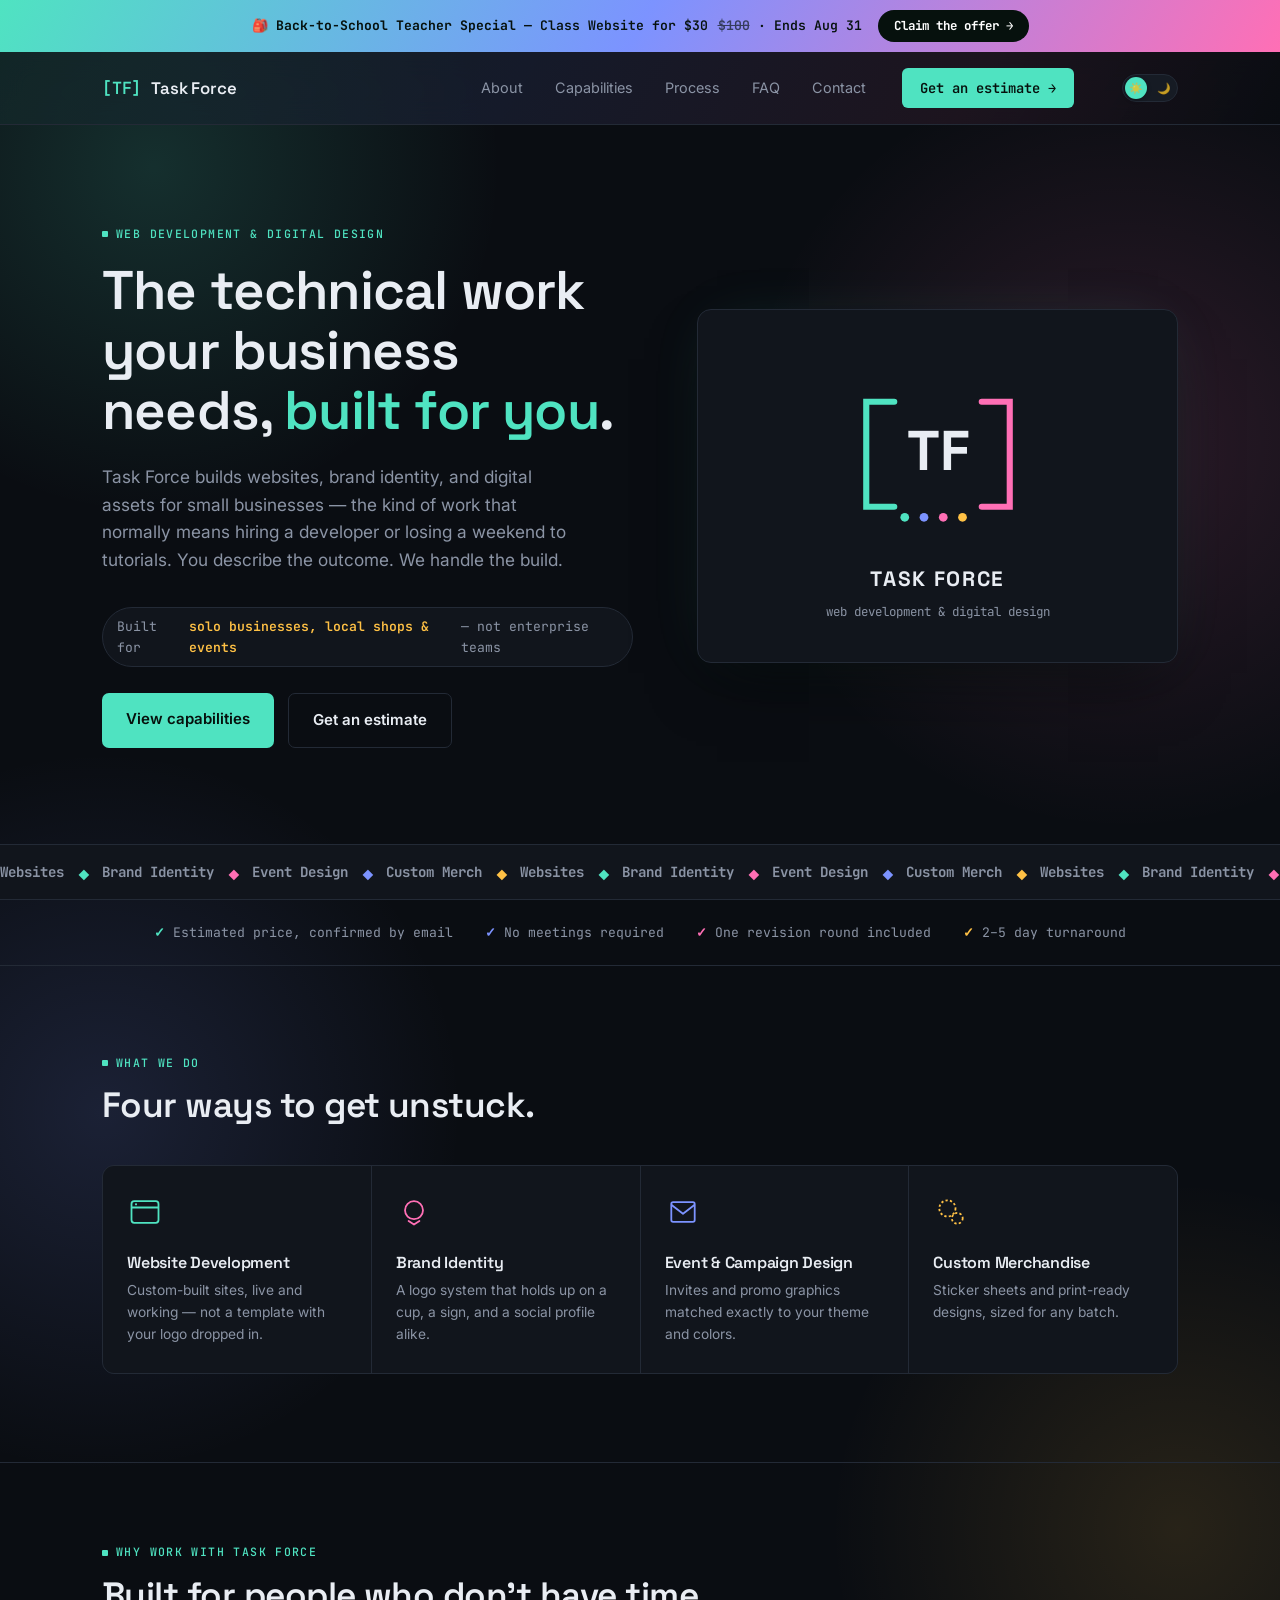
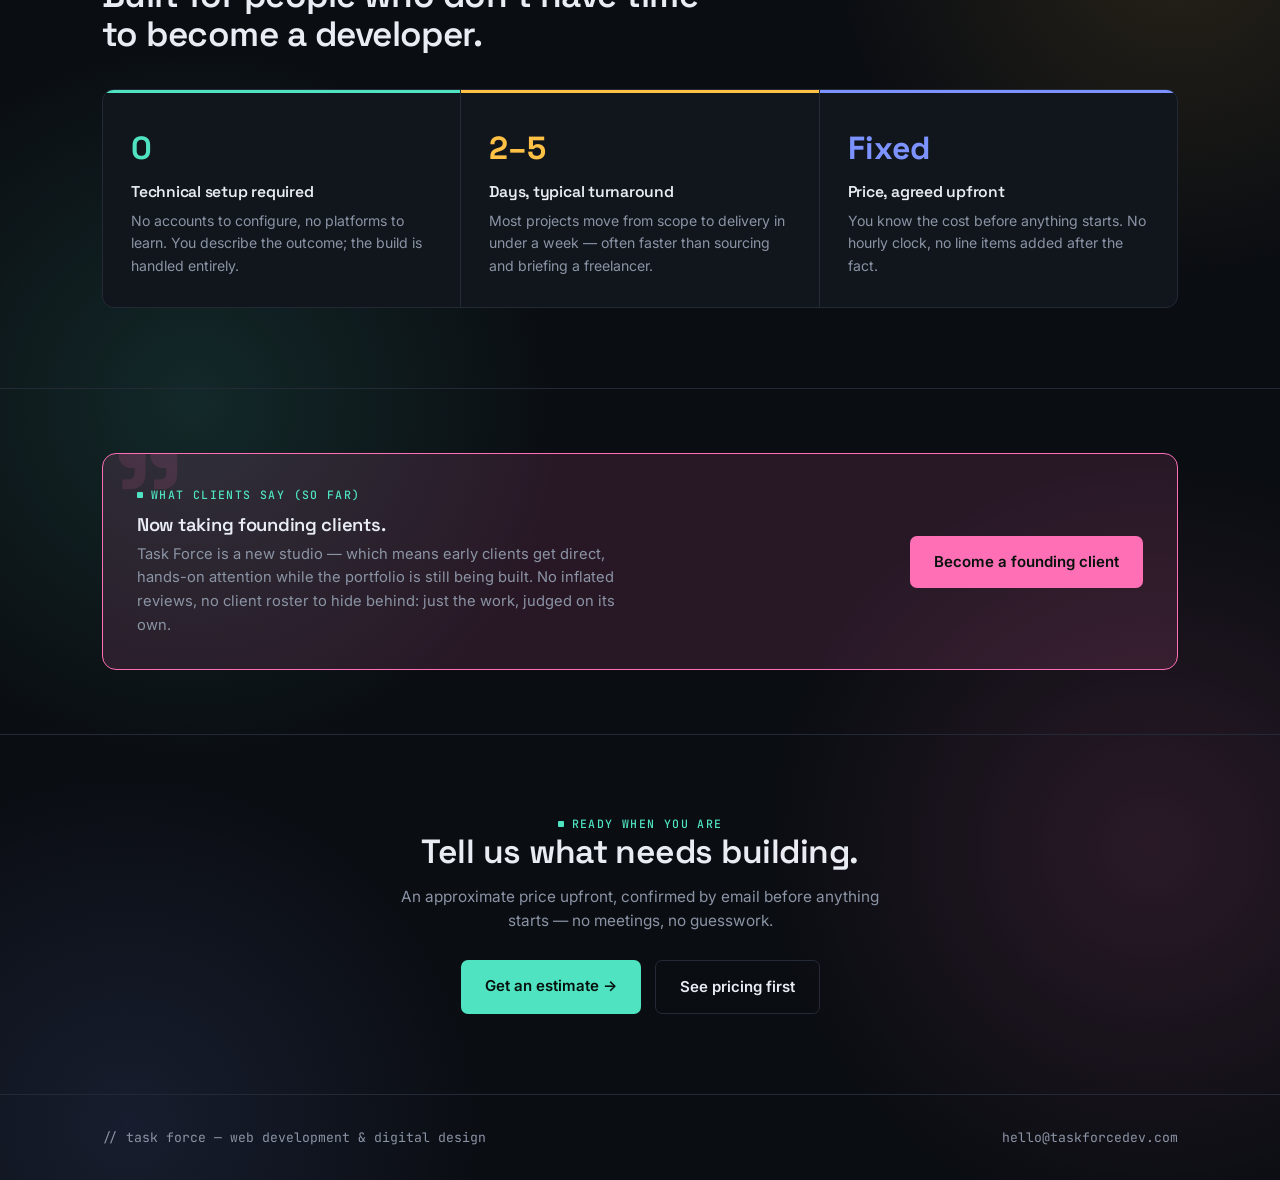
==== commit 9d218959: "Add files via upload" ====
--- a/index.html
+++ b/index.html
@@ -36,7 +36,11 @@
         <li><a href="contact.html" class="nav-link" data-page="contact">Contact</a></li>
       </ul>
       <a href="contact.html" class="nav-cta">Get an estimate →</a>
-      <button class="theme-toggle" id="themeToggle" aria-label="Toggle light/dark mode">🌙</button>
+      <button class="theme-switch" id="themeToggle" role="switch" aria-checked="false" aria-label="Toggle light/dark mode">
+        <span class="theme-switch-icon icon-sun">☀️</span>
+        <span class="theme-switch-icon icon-moon">🌙</span>
+        <span class="theme-switch-knob"></span>
+      </button>
     </div>
     <button class="nav-toggle" id="navToggle" aria-label="Toggle menu" aria-expanded="false">
       <span></span><span></span><span></span>
@@ -49,7 +53,14 @@
     <a href="faq.html" class="nav-link" data-page="faq">FAQ</a>
     <a href="contact.html" class="nav-link" data-page="contact">Contact</a>
     <a href="contact.html" class="nav-cta">Get an estimate →</a>
-    <button class="theme-toggle theme-toggle-mobile" id="themeToggleMobile" aria-label="Toggle light/dark mode">🌙 Switch to light mode</button>
+    <div class="theme-switch-row">
+      <span class="theme-switch-label" id="themeSwitchLabel">Dark mode</span>
+      <button class="theme-switch theme-switch-mobile" id="themeToggleMobile" role="switch" aria-checked="false" aria-label="Toggle light/dark mode">
+        <span class="theme-switch-icon icon-sun">☀️</span>
+        <span class="theme-switch-icon icon-moon">🌙</span>
+        <span class="theme-switch-knob"></span>
+      </button>
+    </div>
   </div>
 </header>
 
--- a/style.css
+++ b/style.css
@@ -184,32 +184,56 @@
     white-space:nowrap;
     font-family:'JetBrains Mono', monospace;
   }
-  .theme-toggle{
-    background:none;
-    border:1px solid var(--border);
-    border-radius:8px;
-    width:40px; height:40px;
-    display:flex;
-    align-items:center;
-    justify-content:center;
+  .theme-switch{
+    position:relative;
+    width:56px; height:28px;
+    border-radius:999px;
+    border:1px solid var(--border);
+    background:var(--surface-2);
     cursor:pointer;
-    font-size:1.05rem;
+    display:flex;
+    align-items:center;
+    justify-content:space-between;
+    padding:0 6px;
     margin-left:12px;
-    transition:border-color .15s, transform .15s;
     flex-shrink:0;
-  }
-  .theme-toggle:hover{ border-color:var(--accent); transform:translateY(-1px); }
-  .theme-toggle-mobile{
-    width:auto;
-    height:auto;
+    transition:background .2s, border-color .2s;
+  }
+  .theme-switch:hover{ border-color:var(--accent); }
+  .theme-switch-icon{
+    font-size:0.68rem;
+    line-height:1;
+    z-index:1;
+    opacity:0.75;
+    pointer-events:none;
+  }
+  .theme-switch-knob{
+    position:absolute;
+    top:2px; left:2px;
+    width:22px; height:22px;
+    border-radius:50%;
+    background:var(--accent);
+    box-shadow:0 1px 4px rgba(0,0,0,0.35);
+    transition:transform .25s cubic-bezier(.4,0,.2,1), background .2s;
+  }
+  html[data-theme="light"] .theme-switch-knob{
+    transform:translateX(28px);
+    background:var(--accent2);
+  }
+  .theme-switch-row{
+    display:flex;
+    align-items:center;
+    justify-content:space-between;
     margin:14px 32px;
-    padding:12px 16px;
-    justify-content:flex-start;
-    gap:10px;
+    padding-top:14px;
+    border-top:1px solid var(--border);
+  }
+  .theme-switch-label{
     font-family:'JetBrains Mono', monospace;
     font-size:0.86rem;
     color:var(--text);
   }
+  .theme-switch-mobile{ margin-left:0; }
   .nav-toggle{
     display:none;
     background:none; border:1px solid var(--border);
